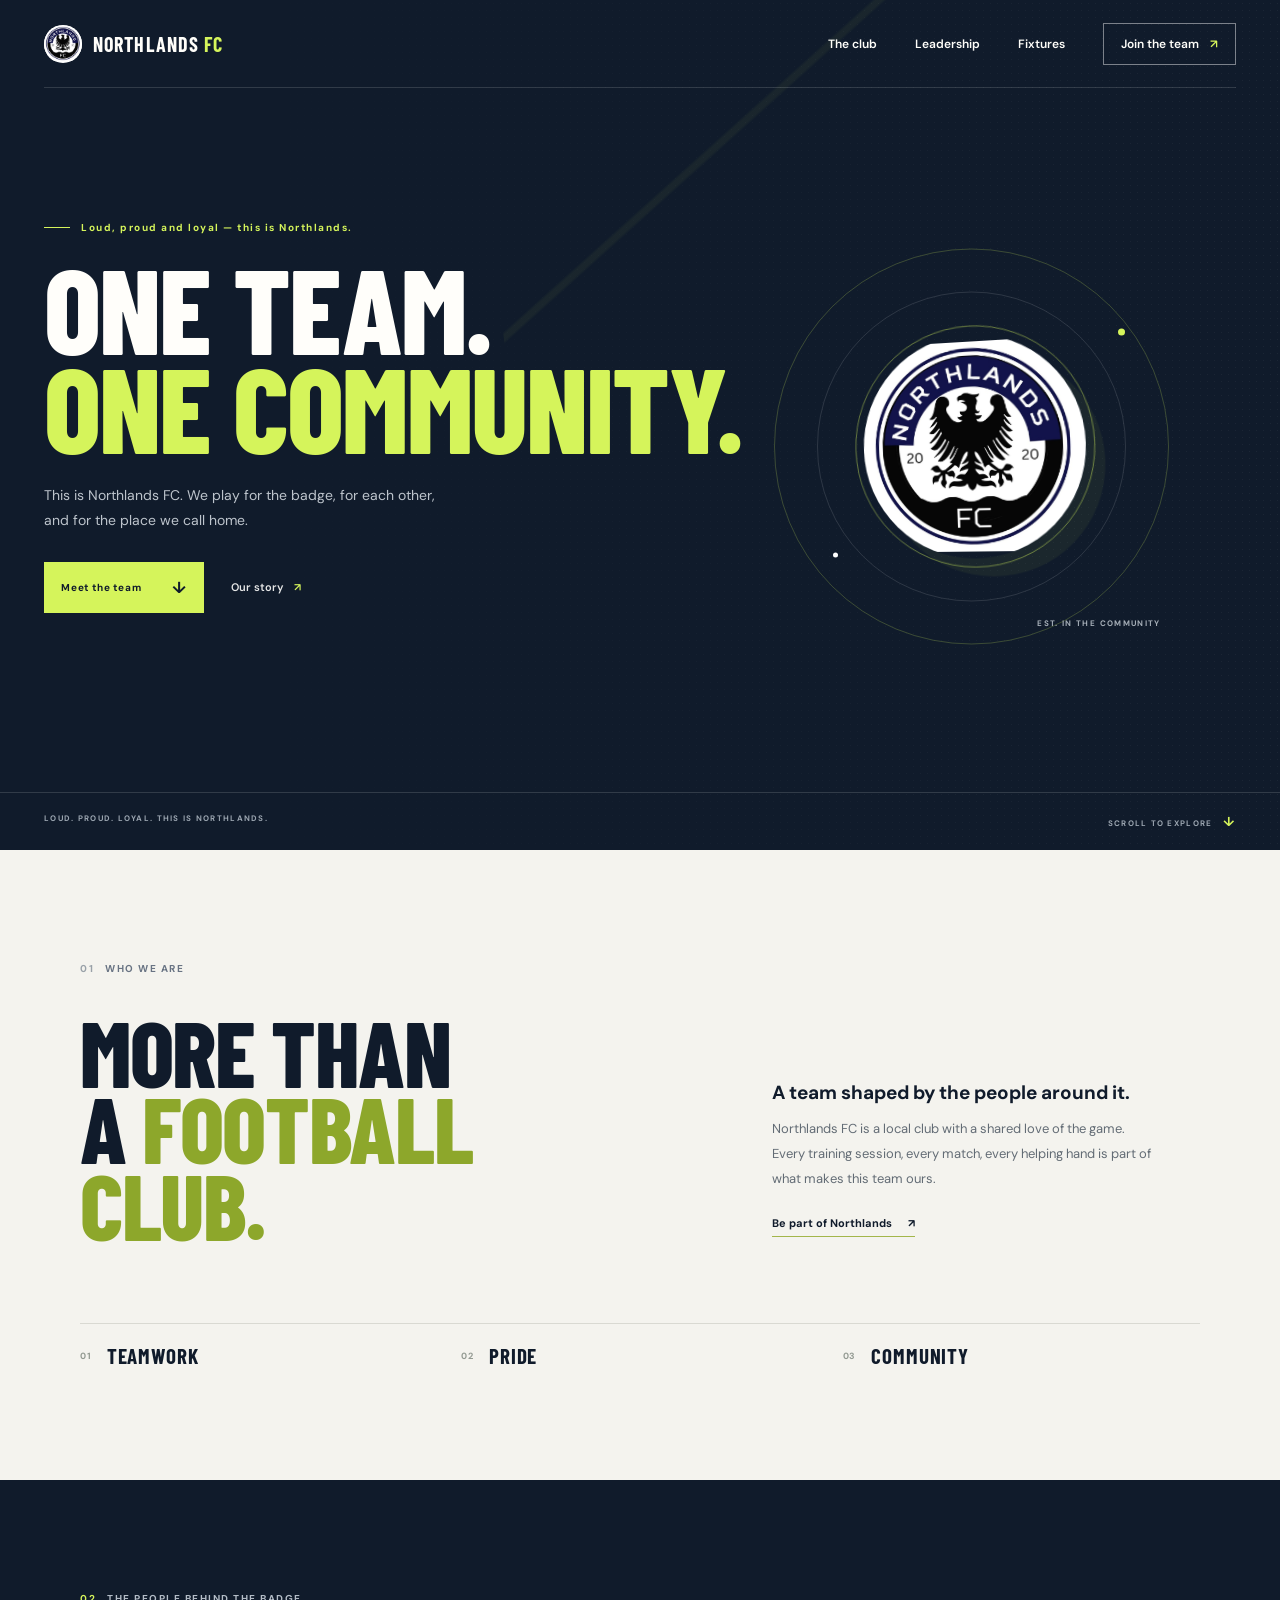
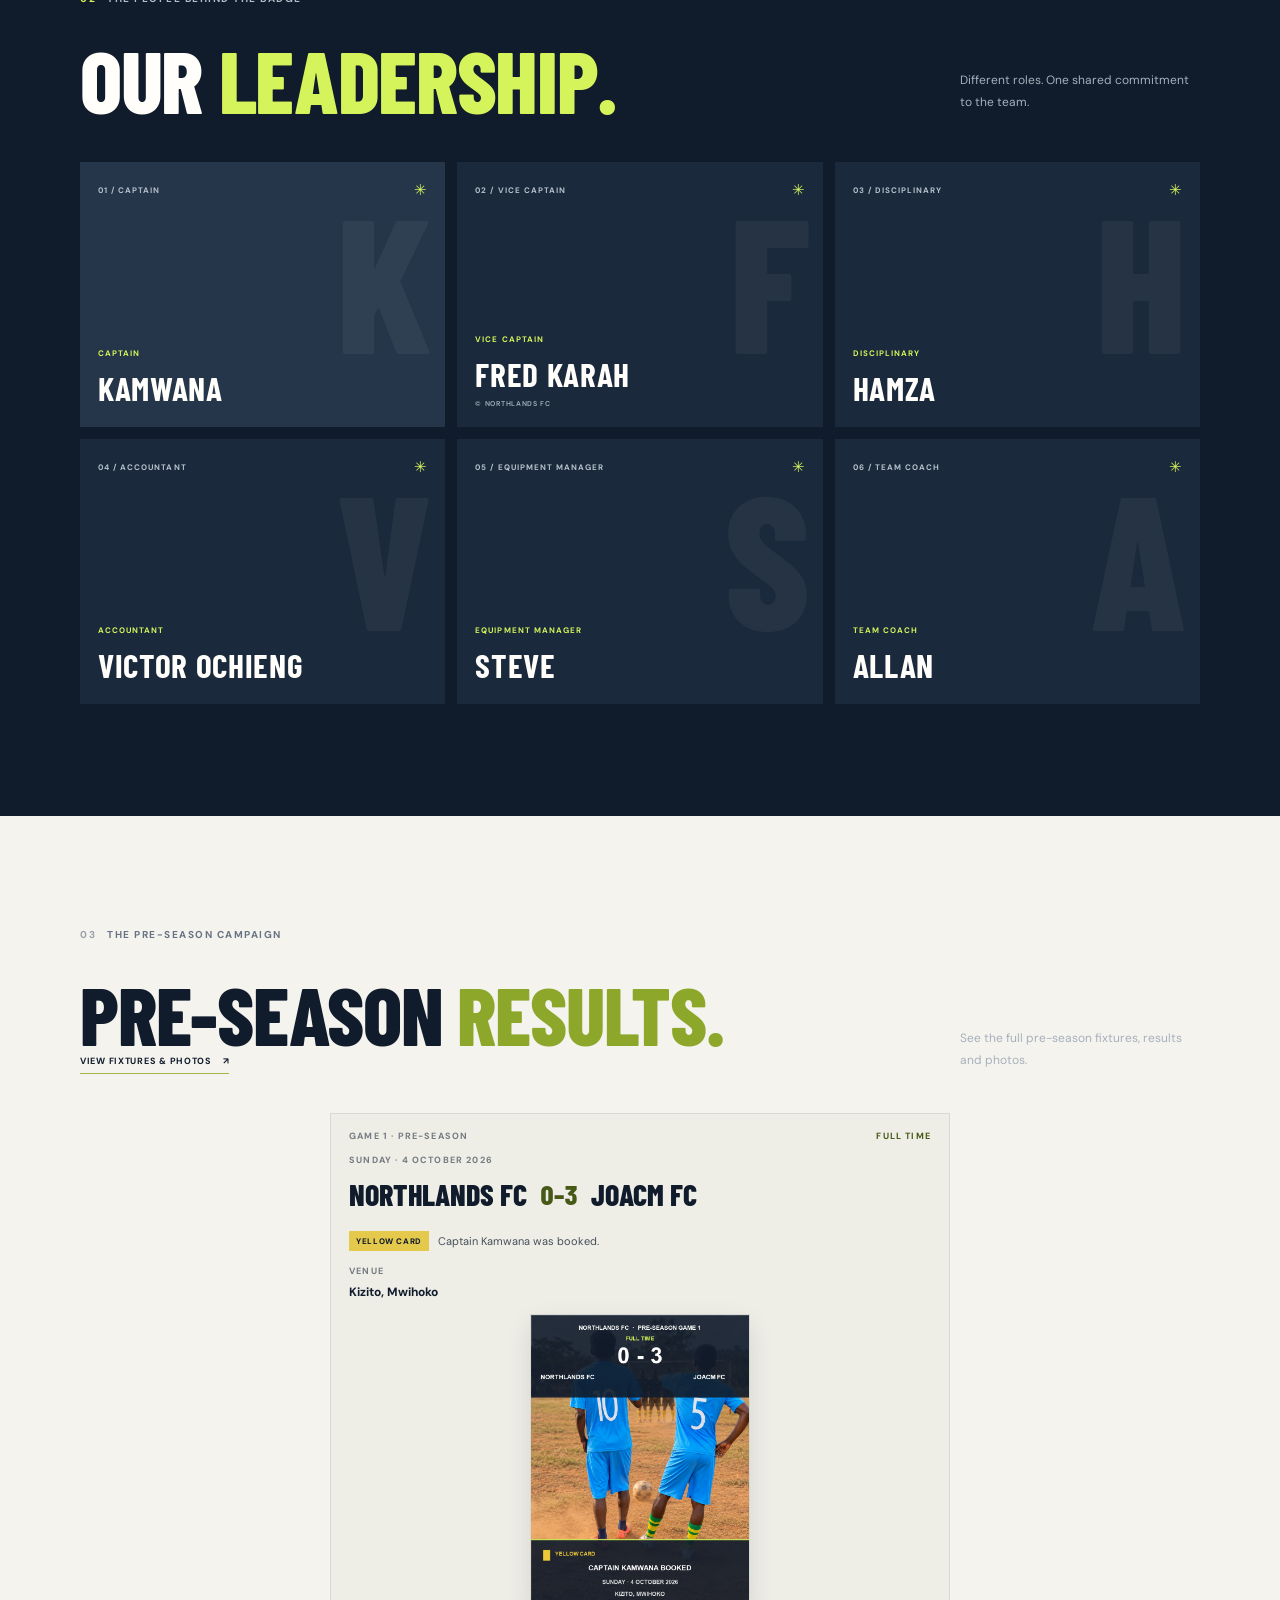
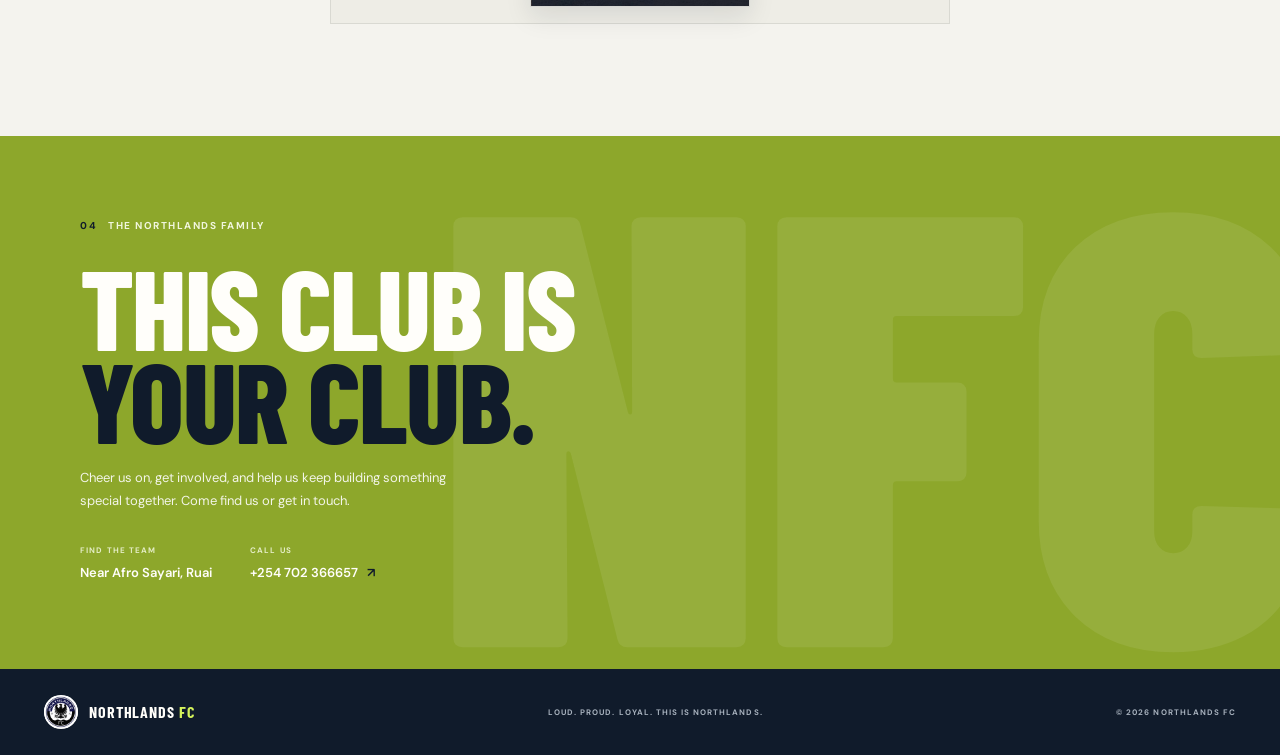
==== index.html @ d99e803e "Update accountant name to Victor Ochieng Co-authored-by: Copilot <223556219+Copilot@users.noreply.gi" ====
<!doctype html>
<html lang="en">
  <head>
    <meta charset="utf-8">
    <meta name="viewport" content="width=device-width, initial-scale=1">
    <meta name="theme-color" content="#101b2b">
    <meta name="description" content="Meet Northlands FC, the local football club built on teamwork, pride, and community.">
    <title>Northlands FC — One Team. One Community.</title>
    <link rel="preconnect" href="https://fonts.googleapis.com">
    <link rel="preconnect" href="https://fonts.gstatic.com" crossorigin>
    <link href="https://fonts.googleapis.com/css2?family=Barlow+Condensed:wght@500;600;700;800;900&family=DM+Sans:wght@400;500;600;700&display=swap" rel="stylesheet">
    <link rel="stylesheet" href="styles.css">
    <script src="script.js" defer></script>
  </head>
  <body>
    <header class="site-header">
      <div class="header-inner">
        <a class="brand" href="#home" aria-label="Northlands FC home">
          <img class="brand-logo" src="assets/northlands-logo.jpeg" alt="">
          <span class="brand-name">NORTHLANDS <strong>FC</strong></span>
        </a>

        <button class="menu-toggle" type="button" aria-expanded="false" aria-controls="primary-navigation">
          <span class="menu-toggle-label">Menu</span>
          <span class="menu-icon" aria-hidden="true"><i></i><i></i></span>
        </button>

        <nav class="primary-navigation" id="primary-navigation" aria-label="Main navigation">
          <a href="#club">The club</a>
          <a href="#leadership">Leadership</a>
          <a href="#fixtures">Fixtures</a>
          <a class="nav-cta" href="#community">Join the team <span aria-hidden="true">↗</span></a>
        </nav>
      </div>
    </header>

    <main>
      <section class="hero" id="home">
        <div class="hero-grid" aria-hidden="true"></div>
        <div class="hero-content">
          <p class="eyebrow"><span class="eyebrow-line"></span> Loud, proud and loyal — this is Northlands.</p>
          <h1>ONE TEAM.<br><span>ONE COMMUNITY.</span></h1>
          <p class="hero-copy">This is Northlands FC. We play for the badge, for each other, and for the place we call home.</p>
          <div class="hero-actions">
            <a class="button button-primary" href="#leadership">Meet the team <span aria-hidden="true">↓</span></a>
            <a class="text-link" href="#club">Our story <span aria-hidden="true">↗</span></a>
          </div>
        </div>

        <div class="hero-art" aria-label="Northlands FC team logo">
          <div class="orbit orbit-one"></div>
          <div class="orbit orbit-two"></div>
          <img class="hero-logo" src="assets/northlands-logo.jpeg" alt="Northlands FC crest">
          <span class="art-caption">EST. IN THE COMMUNITY</span>
        </div>
        <div class="hero-footer">
          <span>LOUD. PROUD. LOYAL. THIS IS NORTHLANDS.</span>
          <a href="#club" aria-label="Scroll to learn about the club">SCROLL TO EXPLORE <span aria-hidden="true">↓</span></a>
        </div>
      </section>

      <section class="club-section section-pad" id="club">
        <div class="section-label"><span>01</span> WHO WE ARE</div>
        <div class="club-layout">
          <h2>MORE THAN<br>A <span>FOOTBALL CLUB.</span></h2>
          <div class="club-copy">
            <p class="lead">A team shaped by the people around it.</p>
            <p>Northlands FC is a local club with a shared love of the game. Every training session, every match, every helping hand is part of what makes this team ours.</p>
            <a class="underlined-link" href="#community">Be part of Northlands <span aria-hidden="true">↗</span></a>
          </div>
        </div>
        <div class="values-row">
          <div class="value-item"><span class="value-number">01</span><span>TEAMWORK</span></div>
          <div class="value-item"><span class="value-number">02</span><span>PRIDE</span></div>
          <div class="value-item"><span class="value-number">03</span><span>COMMUNITY</span></div>
        </div>
      </section>

      <section class="leadership-section section-pad" id="leadership">
        <div class="section-heading">
          <div>
            <div class="section-label section-label-light"><span>02</span> THE PEOPLE BEHIND THE BADGE</div>
            <h2>OUR <span>LEADERSHIP.</span></h2>
          </div>
          <p>Different roles. One shared commitment to the team.</p>
        </div>
        <div class="leadership-grid">
          <article class="leader-card leader-featured">
            <div class="leader-top"><span class="leader-number">01 / CAPTAIN</span><span class="leader-mark" aria-hidden="true">✳</span></div>
            <div class="leader-monogram" aria-hidden="true">K</div>
            <div class="leader-info"><span class="leader-role">CAPTAIN</span><h3>KAMWANA</h3></div>
          </article>
          <article class="leader-card">
            <div class="leader-top"><span class="leader-number">02 / VICE CAPTAIN</span><span class="leader-mark" aria-hidden="true">✳</span></div>
            <div class="leader-monogram" aria-hidden="true">F</div>
            <div class="leader-info">
              <span class="leader-role">VICE CAPTAIN</span>
              <h3>FRED KARAH</h3>
              <span class="leader-copyright">© NORTHLANDS FC</span>
            </div>
          </article>
          <article class="leader-card">
            <div class="leader-top"><span class="leader-number">03 / DISCIPLINARY</span><span class="leader-mark" aria-hidden="true">✳</span></div>
            <div class="leader-monogram" aria-hidden="true">H</div>
            <div class="leader-info"><span class="leader-role">DISCIPLINARY</span><h3>HAMZA</h3></div>
          </article>
          <article class="leader-card">
            <div class="leader-top"><span class="leader-number">04 / ACCOUNTANT</span><span class="leader-mark" aria-hidden="true">✳</span></div>
            <div class="leader-monogram" aria-hidden="true">V</div>
            <div class="leader-info"><span class="leader-role">ACCOUNTANT</span><h3>VICTOR OCHIENG</h3></div>
          </article>
          <article class="leader-card">
            <div class="leader-top"><span class="leader-number">05 / EQUIPMENT MANAGER</span><span class="leader-mark" aria-hidden="true">✳</span></div>
            <div class="leader-monogram" aria-hidden="true">S</div>
            <div class="leader-info"><span class="leader-role">EQUIPMENT MANAGER</span><h3>STEVE</h3></div>
          </article>
          <article class="leader-card">
            <div class="leader-top"><span class="leader-number">06 / TEAM COACH</span><span class="leader-mark" aria-hidden="true">✳</span></div>
            <div class="leader-monogram" aria-hidden="true">A</div>
            <div class="leader-info"><span class="leader-role">TEAM COACH</span><h3>ALLAN</h3></div>
          </article>
        </div>
      </section>

      <section class="fixtures-section section-pad" id="fixtures">
        <div class="section-heading fixtures-heading">
          <div>
            <div class="section-label"><span>03</span> THE PRE-SEASON CAMPAIGN</div>
            <a class="results-heading-link" href="pre-season.html">
              <h2>PRE-SEASON <span>RESULTS.</span></h2>
              <span class="results-link-label">VIEW FIXTURES &amp; PHOTOS <span aria-hidden="true">↗</span></span>
            </a>
          </div>
          <p class="results-intro">See the full pre-season fixtures, results and photos.</p>
        </div>
        <div class="results-list">
          <article class="result-card">
            <div class="result-details">
              <div class="result-card-heading">
                <span class="result-round">GAME 1 · PRE-SEASON</span>
                <span class="result-status">FULL TIME</span>
              </div>
              <time class="result-date" datetime="2026-10-04">SUNDAY · 4 OCTOBER 2026</time>
              <div class="result-teams">
                <span>NORTHLANDS FC</span>
                <span class="result-score" aria-label="Northlands FC 0, JOACM FC 3">0–3</span>
                <span>JOACM FC</span>
              </div>
              <p class="result-event"><span class="result-event-label">YELLOW CARD</span> Captain Kamwana was booked.</p>
              <div class="result-venue"><span>VENUE</span><strong>Kizito, Mwihoko</strong></div>
            </div>
            <a class="result-poster-link" href="assets/preseason-game-1-result.jpg" target="_blank" rel="noreferrer" aria-label="View the Northlands FC vs JOACM FC match photo with the final result">
              <img class="result-poster" src="assets/preseason-game-1-result.jpg" alt="Northlands FC lost 0 to 3 against JOACM FC on 4 October 2026 at Kizito, Mwihoko. Captain Kamwana received a yellow card.">
            </a>
          </article>
        </div>
      </section>

      <section class="community-section" id="community">
        <div class="community-inner">
          <div class="section-label section-label-light"><span>04</span> THE NORTHLANDS FAMILY</div>
          <h2>THIS CLUB IS<br><span>YOUR CLUB.</span></h2>
          <p>Cheer us on, get involved, and help us keep building something special together. Come find us or get in touch.</p>
          <div class="contact-details">
            <div class="contact-item">
              <span class="contact-label">FIND THE TEAM</span>
              <span class="contact-value">Near Afro Sayari, Ruai</span>
            </div>
            <div class="contact-item">
              <span class="contact-label">CALL US</span>
              <a class="contact-value" href="tel:+254702366657">+254 702 366657 <span aria-hidden="true">↗</span></a>
            </div>
          </div>
        </div>
        <div class="community-decoration" aria-hidden="true">NFC</div>
      </section>
    </main>

    <footer class="site-footer">
      <a class="brand footer-brand" href="#home">
        <img class="brand-logo" src="assets/northlands-logo.jpeg" alt="">
        <span class="brand-name">NORTHLANDS <strong>FC</strong></span>
      </a>
      <span class="footer-note">LOUD. PROUD. LOYAL. THIS IS NORTHLANDS.</span>
      <span class="copyright">© <span id="year"></span> NORTHLANDS FC</span>
    </footer>
  </body>
</html>
---- styles.css ----
:root {
  color-scheme: light;
  --ink: #101b2b;
  --ink-soft: #263548;
  --paper: #f4f3ee;
  --white: #fffefa;
  --lime: #d5f45b;
  --muted: #9aa2ad;
  --font-display: "Barlow Condensed", Impact, sans-serif;
  --font-body: "DM Sans", Arial, sans-serif;
}

* {
  box-sizing: border-box;
}

html {
  scroll-behavior: smooth;
  scroll-padding-top: 80px;
}

body {
  margin: 0;
  background: var(--paper);
  color: var(--ink);
  font-family: var(--font-body);
  -webkit-font-smoothing: antialiased;
}

a {
  color: inherit;
  text-decoration: none;
}

.site-header {
  position: absolute;
  z-index: 5;
  top: 0;
  left: 0;
  width: 100%;
  color: var(--white);
}

.header-inner {
  width: min(1240px, calc(100% - 88px));
  height: 88px;
  margin: 0 auto;
  display: flex;
  align-items: center;
  justify-content: space-between;
  border-bottom: 1px solid rgb(255 255 255 / 14%);
}

.brand {
  display: inline-flex;
  align-items: center;
  gap: 11px;
}

.brand-name {
  font-family: var(--font-display);
  font-size: 20px;
  font-weight: 700;
  letter-spacing: .055em;
}

.brand-name strong {
  color: var(--lime);
}

.brand-logo {
  width: 38px;
  height: 38px;
  object-fit: contain;
  border-radius: 50%;
  background: #fff;
}

.footer-brand .brand-logo {
  width: 34px;
  height: 34px;
}

.menu-toggle {
  display: none;
}

.primary-navigation {
  display: flex;
  align-items: center;
  gap: 38px;
  font-size: 12px;
  font-weight: 600;
}

.primary-navigation > a:not(.nav-cta) {
  transition: color .2s ease;
}

.primary-navigation > a:not(.nav-cta):hover {
  color: var(--lime);
}

.nav-cta {
  padding: 12px 17px;
  border: 1px solid rgb(255 255 255 / 45%);
  transition: color .2s ease, background .2s ease, border-color .2s ease;
}

.nav-cta span {
  margin-left: 8px;
  color: var(--lime);
}

.nav-cta:hover {
  color: var(--ink);
  background: var(--lime);
  border-color: var(--lime);
}

.nav-cta:hover span {
  color: var(--ink);
}

.hero {
  position: relative;
  min-height: 680px;
  height: min(850px, 100svh);
  overflow: hidden;
  display: flex;
  align-items: center;
  color: var(--white);
  background: var(--ink);
}

.hero::before {
  position: absolute;
  inset: 0;
  content: "";
  opacity: .16;
  background-image: radial-gradient(rgb(255 255 255 / 30%) .65px, transparent .65px);
  background-size: 7px 7px;
  mask-image: linear-gradient(90deg, transparent 15%, #000 100%);
}

.hero::after {
  position: absolute;
  top: -28%;
  right: -8%;
  width: 68%;
  height: 145%;
  content: "";
  background: linear-gradient(145deg, transparent 28%, rgb(213 244 91 / 5%) 28.2%, rgb(213 244 91 / 5%) 28.5%, transparent 28.7%);
  transform: rotate(-7deg);
}

.hero-grid {
  position: absolute;
  inset: 0;
  opacity: .13;
  background: linear-gradient(90deg, transparent 49.9%, #667183 50%, transparent 50.1%), linear-gradient(0deg, transparent 49.9%, #667183 50%, transparent 50.1%);
  background-size: 100px 100px;
  mask-image: linear-gradient(90deg, transparent, #000 100%);
}

.hero-content {
  position: relative;
  z-index: 2;
  width: min(1240px, calc(100% - 88px));
  margin: -16px auto 0;
}

.eyebrow,
.section-label {
  display: flex;
  align-items: center;
  gap: 11px;
  margin: 0 0 25px;
  color: #687383;
  font-size: 10px;
  font-weight: 700;
  letter-spacing: .15em;
}

.hero .eyebrow {
  color: var(--lime);
}

.eyebrow-line {
  width: 26px;
  height: 1px;
  background: var(--lime);
}

h1,
h2,
h3,
p {
  margin-top: 0;
}

.hero h1,
.club-section h2,
.leadership-section h2,
.fixtures-section h2,
.community-section h2 {
  margin-bottom: 0;
  font-family: var(--font-display);
  font-weight: 800;
  letter-spacing: -.015em;
  line-height: .83;
}

.hero h1 {
  font-size: clamp(66px, 9.3vw, 132px);
}

.hero h1 span,
.club-section h2 span,
.leadership-section h2 span,
.fixtures-section h2 span,
.community-section h2 span {
  color: var(--lime);
}

.hero-copy {
  max-width: 410px;
  margin: 26px 0 29px;
  color: #bdc4cc;
  font-size: 14px;
  line-height: 1.8;
}

.hero-actions {
  display: flex;
  align-items: center;
  gap: 27px;
}

.button {
  display: inline-flex;
  align-items: center;
  justify-content: space-between;
  gap: 24px;
  min-width: 160px;
  padding: 15px 17px;
  font-size: 10px;
  font-weight: 700;
  letter-spacing: .08em;
  transition: transform .2s ease, background .2s ease;
}

.button:hover {
  transform: translateY(-2px);
}

.button-primary {
  color: var(--ink);
  background: var(--lime);
}

.button-primary:hover {
  background: #e2ff77;
}

.button span {
  font-size: 16px;
}

.text-link {
  color: #e6e7e7;
  font-size: 11px;
  font-weight: 600;
}

.text-link span {
  margin-left: 7px;
  color: var(--lime);
}

.hero-art {
  position: absolute;
  top: 50%;
  right: max(7.3%, calc((100vw - 1240px) / 2));
  width: min(34vw, 430px);
  aspect-ratio: 1;
  display: grid;
  place-items: center;
  transform: translateY(-45%);
}

.orbit {
  position: absolute;
  border: 1px solid rgb(213 244 91 / 22%);
  border-radius: 50%;
}

.orbit-one {
  inset: 4%;
}

.orbit-two {
  inset: 14%;
  border-color: rgb(255 255 255 / 12%);
}

.orbit-one::before,
.orbit-two::after {
  position: absolute;
  width: 7px;
  height: 7px;
  content: "";
  background: var(--lime);
  border-radius: 50%;
}

.orbit-one::before {
  top: 20%;
  right: 11%;
}

.orbit-two::after {
  bottom: 14%;
  left: 5%;
  width: 5px;
  height: 5px;
  background: #fff;
}

.hero-logo {
  position: relative;
  width: 52%;
  height: 52%;
  object-fit: contain;
  border-radius: 50%;
  outline: 1px solid rgb(213 244 91 / 45%);
  outline-offset: 8px;
  transform: perspective(600px) rotateY(-8deg) rotate(-2deg);
  box-shadow: 18px 18px 0 rgb(213 244 91 / 5%);
}

.art-caption {
  position: absolute;
  right: 6%;
  bottom: 8%;
  color: #a6afb8;
  font-size: 8px;
  font-weight: 700;
  letter-spacing: .17em;
}

.hero-footer {
  position: absolute;
  right: 0;
  bottom: 0;
  left: 0;
  z-index: 2;
  display: flex;
  justify-content: space-between;
  padding: 20px max(44px, calc((100vw - 1240px) / 2));
  border-top: 1px solid rgb(255 255 255 / 14%);
  color: #9ba5b0;
  font-size: 8px;
  font-weight: 700;
  letter-spacing: .16em;
}

.hero-footer a span {
  padding-left: 7px;
  color: var(--lime);
  font-size: 13px;
}

.section-pad {
  padding: 112px max(44px, calc((100vw - 1120px) / 2));
}

.club-section {
  background: var(--paper);
}

.section-label {
  margin-bottom: 38px;
}

.section-label span {
  color: #99a1a8;
}

.club-layout {
  display: grid;
  grid-template-columns: 1.15fr .85fr;
  align-items: end;
  gap: 10%;
}

.club-section h2,
.fixtures-section h2 {
  font-size: clamp(57px, 7.2vw, 96px);
}

.club-section h2 span,
.fixtures-section h2 span {
  color: #8da72b;
}

.club-copy {
  max-width: 380px;
  padding-bottom: 5px;
}

.club-copy .lead {
  margin-bottom: 12px;
  font-size: 19px;
  font-weight: 700;
}

.club-copy p:not(.lead) {
  margin-bottom: 20px;
  color: #636c75;
  font-size: 13px;
  line-height: 1.9;
}

.underlined-link {
  display: inline-block;
  padding-bottom: 6px;
  border-bottom: 1px solid #a3b64a;
  font-size: 11px;
  font-weight: 700;
}

.underlined-link span {
  margin-left: 13px;
}

.values-row {
  display: grid;
  grid-template-columns: repeat(3, 1fr);
  gap: 24px;
  margin-top: 81px;
  border-top: 1px solid #d9d9d2;
}

.value-item {
  display: flex;
  align-items: center;
  gap: 15px;
  padding-top: 19px;
  font-family: var(--font-display);
  font-size: 21px;
  font-weight: 700;
  letter-spacing: .04em;
}

.value-number {
  color: #929991;
  font-family: var(--font-body);
  font-size: 9px;
  font-weight: 700;
}

.leadership-section {
  color: var(--white);
  background: var(--ink);
}

.section-heading {
  display: flex;
  align-items: end;
  justify-content: space-between;
  gap: 30px;
  margin-bottom: 46px;
}

.section-label-light {
  color: #b4bdc7;
}

.section-label-light span {
  color: var(--lime);
}

.leadership-section h2 {
  font-size: clamp(58px, 7vw, 88px);
}

.section-heading > p {
  max-width: 240px;
  margin: 0 0 3px;
  color: #a6b0bc;
  font-size: 12px;
  line-height: 1.8;
}

.leadership-grid {
  display: grid;
  grid-template-columns: repeat(3, 1fr);
  gap: 12px;
}

.leader-card {
  position: relative;
  min-height: 265px;
  padding: 18px;
  overflow: hidden;
  background: #1a293c;
  transition: transform .25s ease, background .25s ease;
}

.leader-card:hover {
  transform: translateY(-5px);
  background: #22344a;
}

.leader-featured {
  background: #25364a;
}

.leader-top {
  position: relative;
  z-index: 1;
  display: flex;
  align-items: center;
  justify-content: space-between;
}

.leader-number,
.leader-role {
  color: #b7c1cb;
  font-size: 8px;
  font-weight: 700;
  letter-spacing: .13em;
}

.leader-mark {
  color: var(--lime);
  font-size: 15px;
}

.leader-monogram {
  position: absolute;
  top: 31px;
  right: 13px;
  color: rgb(255 255 255 / 5%);
  font-family: var(--font-display);
  font-size: 190px;
  font-weight: 800;
  line-height: .9;
}

.leader-info {
  position: absolute;
  right: 18px;
  bottom: 19px;
  left: 18px;
}

.leader-role {
  color: var(--lime);
}

.leader-info h3 {
  position: relative;
  margin: 7px 0 0;
  font-family: var(--font-display);
  font-size: clamp(26px, 2.6vw, 38px);
  font-weight: 700;
  letter-spacing: .02em;
}

.leader-copyright {
  display: block;
  margin-top: 5px;
  color: #a6b0bc;
  font-size: 7px;
  font-weight: 600;
  letter-spacing: .1em;
}

.fixtures-section {
  background: var(--paper);
}

.fixtures-heading {
  align-items: end;
  margin-bottom: 39px;
}

.fixtures-section h2 {
  font-size: clamp(54px, 6.4vw, 82px);
}

.results-intro {
  max-width: 250px;
  margin-bottom: 7px;
  color: #687383;
  font-size: 12px;
  line-height: 1.7;
}

.results-heading-link {
  display: inline-block;
}

.results-link-label {
  display: inline-block;
  margin-top: 8px;
  padding-bottom: 6px;
  border-bottom: 1px solid #a3b64a;
  font-size: 9px;
  font-weight: 700;
  letter-spacing: .08em;
}

.results-link-label span {
  margin-left: 8px;
}

.results-list {
  max-width: 620px;
  margin: 0 auto;
  display: grid;
  gap: 14px;
}

.result-card {
  display: grid;
  grid-template-columns: minmax(0, 1fr);
  gap: 14px;
  padding: 16px 18px;
  border: 1px solid #d9d9d2;
  background: #eeede6;
}

.result-card-heading {
  display: flex;
  align-items: center;
  justify-content: space-between;
  gap: 12px;
}

.result-round,
.result-status,
.result-date,
.result-venue > span {
  color: #737b82;
  font-size: 9px;
  font-weight: 700;
  letter-spacing: .13em;
}

.result-status {
  color: #465917;
}

.result-date {
  display: block;
  margin-top: 12px;
}

.result-teams {
  display: flex;
  align-items: center;
  flex-wrap: wrap;
  gap: 13px;
  margin: 10px 0 19px;
  font-family: var(--font-display);
  font-size: clamp(21px, 2.6vw, 30px);
  font-weight: 800;
}

.result-score {
  color: #465917;
  font-size: .9em;
  font-variant-numeric: tabular-nums;
}

.result-event {
  display: flex;
  align-items: center;
  gap: 9px;
  margin: 0 0 14px;
  color: #46505b;
  font-size: 11px;
}

.result-event-label {
  padding: 5px 7px;
  background: #e4c94d;
  color: #101b2b;
  font-size: 8px;
  font-weight: 800;
  letter-spacing: .08em;
}

.result-venue {
  display: grid;
  gap: 7px;
}

.result-venue strong {
  font-size: 12px;
}

.result-poster-link {
  display: block;
  width: min(100%, 220px);
  margin: 0 auto;
  line-height: 0;
}

.result-poster {
  display: block;
  width: 100%;
  height: auto;
  border: 1px solid rgb(16 27 43 / 10%);
  box-shadow: 0 10px 24px rgb(16 27 43 / 10%);
}

.preseason-hero {
  padding: 160px max(44px, calc((100vw - 1120px) / 2)) 72px;
  color: var(--white);
  background: var(--ink);
}

.preseason-hero-inner {
  max-width: 900px;
  margin: 0 auto;
}

.preseason-hero .section-label {
  margin-bottom: 24px;
}

.preseason-hero h1 {
  margin-bottom: 17px;
  font-family: var(--font-display);
  font-size: clamp(58px, 8vw, 100px);
  font-weight: 900;
  line-height: .92;
}

.preseason-hero h1 span {
  color: var(--lime);
}

.preseason-hero p {
  max-width: 460px;
  margin-bottom: 22px;
  color: #c0c8d0;
  font-size: 13px;
  line-height: 1.8;
}

.preseason-back-link {
  color: var(--lime);
  font-size: 11px;
  font-weight: 700;
}

.preseason-content > .section-heading,
.preseason-photos > .section-heading {
  max-width: 900px;
  margin: 0 auto 30px;
}

.preseason-content h2,
.preseason-photos h2 {
  font-family: var(--font-display);
  font-size: clamp(48px, 6vw, 72px);
  font-weight: 900;
  line-height: .95;
}

.preseason-content h2 span,
.preseason-photos h2 span {
  color: #8da72b;
}

.preseason-content .results-list {
  margin-bottom: 45px;
}

.preseason-upcoming {
  max-width: 620px;
  margin: 0 auto 34px;
  padding: 18px 20px;
  border: 1px solid #d9d9d2;
}

.preseason-upcoming-label {
  color: #465917;
  font-size: 9px;
  font-weight: 800;
  letter-spacing: .12em;
}

.preseason-upcoming p {
  margin: 8px 0 0;
  color: #687383;
  font-size: 12px;
  line-height: 1.7;
}

.preseason-subheading {
  max-width: 620px;
  margin: 0 auto 14px;
  font-size: 10px;
  letter-spacing: .1em;
}

.preseason-photos {
  background: #eeede6;
}

.preseason-gallery {
  max-width: 900px;
  margin: 0 auto;
  display: flex;
  align-items: end;
  flex-wrap: wrap;
  gap: 24px;
}

.preseason-gallery figure {
  width: min(100%, 250px);
  margin: 0;
}

.preseason-gallery img {
  display: block;
  width: 100%;
  height: auto;
  border: 1px solid rgb(16 27 43 / 10%);
  box-shadow: 0 10px 24px rgb(16 27 43 / 10%);
}

.preseason-gallery figcaption {
  margin-top: 10px;
  color: #737b82;
  font-size: 8px;
  font-weight: 700;
  letter-spacing: .08em;
  line-height: 1.7;
}

.preseason-gallery-note {
  max-width: 270px;
  color: #687383;
  font-size: 12px;
  line-height: 1.7;
}

.community-section {
  position: relative;
  overflow: hidden;
  color: var(--white);
  background: #8da72b;
}

.community-inner {
  position: relative;
  z-index: 1;
  width: min(1120px, calc(100% - 88px));
  margin: 0 auto;
  padding: 83px 0 88px;
}

.community-section .section-label {
  color: #f1f6de;
  margin-bottom: 28px;
}

.community-section .section-label span {
  color: var(--ink);
}

.community-section h2 {
  font-size: clamp(68px, 9vw, 112px);
}

.community-section h2 span {
  color: var(--ink);
}

.community-section p {
  max-width: 370px;
  margin: 20px 0 27px;
  color: #f3f5e9;
  font-size: 13px;
  line-height: 1.8;
}

.contact-details {
  display: flex;
  flex-wrap: wrap;
  gap: 38px;
  margin-top: 32px;
}

.contact-item {
  display: grid;
  gap: 9px;
}

.contact-label {
  color: #e4edc5;
  font-size: 8px;
  font-weight: 700;
  letter-spacing: .14em;
}

.contact-value {
  color: var(--white);
  font-size: 13px;
  font-weight: 600;
}

.contact-value span {
  margin-left: 6px;
  color: var(--ink);
}

.button-dark {
  color: var(--white);
  background: var(--ink);
}

.button-dark:hover {
  background: #273951;
}

.community-decoration {
  position: absolute;
  top: 50%;
  right: -3%;
  color: rgb(255 255 255 / 8%);
  font-family: var(--font-display);
  font-size: min(48vw, 620px);
  font-weight: 900;
  line-height: .8;
  transform: translateY(-50%);
}

.site-footer {
  min-height: 86px;
  display: flex;
  align-items: center;
  justify-content: space-between;
  padding: 16px max(44px, calc((100vw - 1240px) / 2));
  color: var(--white);
  background: var(--ink);
}

.footer-brand .brand-name {
  font-size: 16px;
}

.footer-note,
.copyright {
  color: #a6b0bc;
  font-size: 8px;
  font-weight: 700;
  letter-spacing: .13em;
}

@media (max-width: 850px) {
  .header-inner,
  .hero-content {
    width: calc(100% - 48px);
  }

  .primary-navigation {
    gap: 22px;
  }

  .hero {
    min-height: 700px;
    height: 100svh;
  }

  .hero-art {
    right: 2%;
    width: 42vw;
    opacity: .7;
  }

  .hero h1 {
    font-size: clamp(64px, 11vw, 100px);
  }

  .section-pad {
    padding: 86px 35px;
  }

  .leadership-grid {
    grid-template-columns: repeat(2, 1fr);
  }

  .leader-card {
    min-height: 240px;
  }

  .community-inner {
    width: calc(100% - 70px);
  }
}

@media (max-width: 600px) {
  html {
    scroll-padding-top: 68px;
  }

  .header-inner {
    width: calc(100% - 40px);
    height: 70px;
  }

  .brand-name {
    font-size: 17px;
  }

  .menu-toggle {
    display: inline-flex;
    align-items: center;
    gap: 10px;
    padding: 10px 0 10px 10px;
    color: var(--white);
    border: 0;
    background: transparent;
    font: inherit;
    font-size: 10px;
    font-weight: 700;
    cursor: pointer;
  }

  .menu-icon {
    display: grid;
    gap: 5px;
  }

  .menu-icon i {
    display: block;
    width: 19px;
    height: 1px;
    background: var(--lime);
    transition: transform .2s ease;
  }

  .menu-toggle[aria-expanded="true"] .menu-icon i:first-child {
    transform: translateY(3px) rotate(45deg);
  }

  .menu-toggle[aria-expanded="true"] .menu-icon i:last-child {
    transform: translateY(-3px) rotate(-45deg);
  }

  .primary-navigation {
    position: absolute;
    top: 70px;
    right: 0;
    left: 0;
    display: none;
    align-items: stretch;
    gap: 0;
    padding: 8px 20px 19px;
    background: var(--ink);
    border-bottom: 1px solid rgb(255 255 255 / 14%);
  }

  .primary-navigation.is-open {
    display: flex;
    flex-direction: column;
  }

  .primary-navigation > a:not(.nav-cta) {
    padding: 15px 4px;
    border-bottom: 1px solid rgb(255 255 255 / 10%);
  }

  .nav-cta {
    margin-top: 14px;
    text-align: center;
  }

  .hero {
    min-height: 700px;
    height: 100svh;
    max-height: 900px;
    align-items: flex-start;
  }

  .hero::after {
    right: -40%;
    width: 100%;
  }

  .hero-content {
    width: calc(100% - 40px);
    margin-top: 159px;
  }

  .eyebrow {
    margin-bottom: 21px;
  }

  .hero h1 {
    font-size: clamp(63px, 14vw, 88px);
  }

  .hero-copy {
    max-width: 330px;
    margin: 23px 0 23px;
    font-size: 12px;
  }

  .hero-art {
    top: auto;
    right: -9%;
    bottom: 75px;
    width: 49vw;
    min-width: 185px;
    opacity: .38;
    transform: none;
  }

  .hero-footer {
    padding: 16px 20px;
    font-size: 7px;
  }

  .hero-footer > span {
    max-width: 145px;
    line-height: 1.5;
  }

  .section-pad {
    padding: 70px 22px;
  }

  .section-label {
    margin-bottom: 27px;
    font-size: 9px;
  }

  .club-layout {
    grid-template-columns: 1fr;
    gap: 27px;
  }

  .club-section h2 {
    font-size: clamp(60px, 14vw, 80px);
  }

  .club-copy .lead {
    font-size: 17px;
  }

  .values-row {
    gap: 10px;
    margin-top: 49px;
  }

  .value-item {
    align-items: flex-start;
    flex-direction: column;
    gap: 8px;
    font-size: 17px;
  }

  .section-heading {
    align-items: flex-start;
    flex-direction: column;
    gap: 16px;
    margin-bottom: 30px;
  }

  .leadership-section h2,
  .fixtures-section h2 {
    font-size: clamp(54px, 12vw, 74px);
  }

  .section-heading > p {
    max-width: 290px;
  }

  .leadership-grid {
    gap: 9px;
  }

  .leader-card {
    min-height: 205px;
    padding: 13px;
  }

  .leader-number {
    font-size: 7px;
    letter-spacing: .08em;
  }

  .leader-info {
    right: 13px;
    bottom: 15px;
    left: 13px;
  }

  .leader-info h3 {
    font-size: clamp(23px, 7vw, 33px);
  }

  .leader-monogram {
    top: 43px;
    right: 3px;
    font-size: 150px;
  }

  .fixtures-heading {
    gap: 12px;
  }

  .preseason-hero {
    padding: 125px 24px 58px;
  }

  .preseason-content > .section-heading,
  .preseason-photos > .section-heading {
    margin-bottom: 24px;
  }

  .preseason-upcoming {
    padding: 16px;
  }

  .preseason-gallery {
    align-items: flex-start;
    flex-direction: column;
    gap: 15px;
  }

  .preseason-gallery figure {
    width: min(100%, 220px);
  }

  .result-card {
    gap: 14px;
    padding: 16px 17px;
  }

  .result-teams {
    gap: 9px;
    font-size: clamp(21px, 6.5vw, 27px);
  }

  .results-intro {
    max-width: 310px;
  }

  .community-inner {
    width: calc(100% - 44px);
    padding: 68px 0 72px;
  }

  .community-section h2 {
    font-size: clamp(68px, 15vw, 94px);
  }

  .community-section p {
    max-width: 300px;
    font-size: 12px;
  }

  .community-decoration {
    right: -13%;
    font-size: 72vw;
  }

  .site-footer {
    min-height: 115px;
    flex-wrap: wrap;
    gap: 14px;
    padding: 20px 22px;
  }

  .footer-note {
    display: none;
  }
}

@media (prefers-reduced-motion: reduce) {
  *,
  *::before,
  *::after {
    scroll-behavior: auto !important;
    transition-duration: .01ms !important;
  }
}
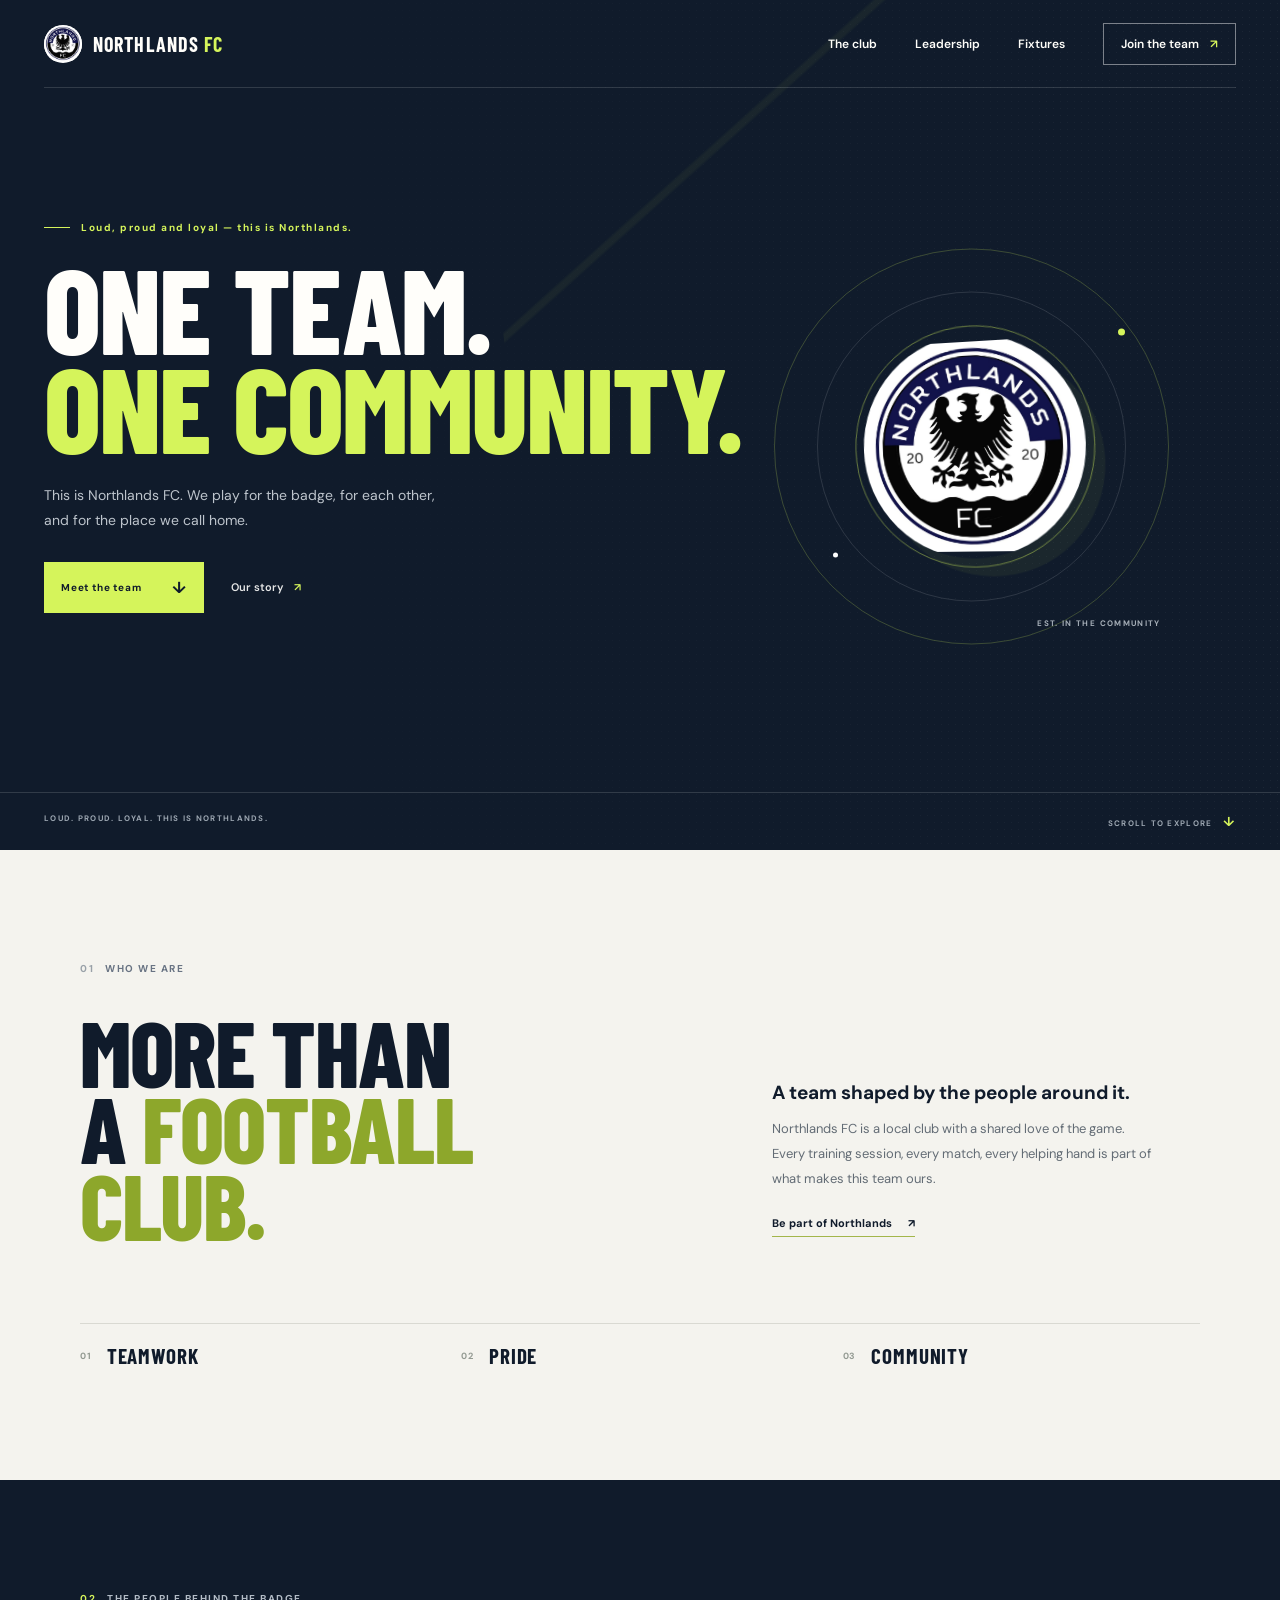
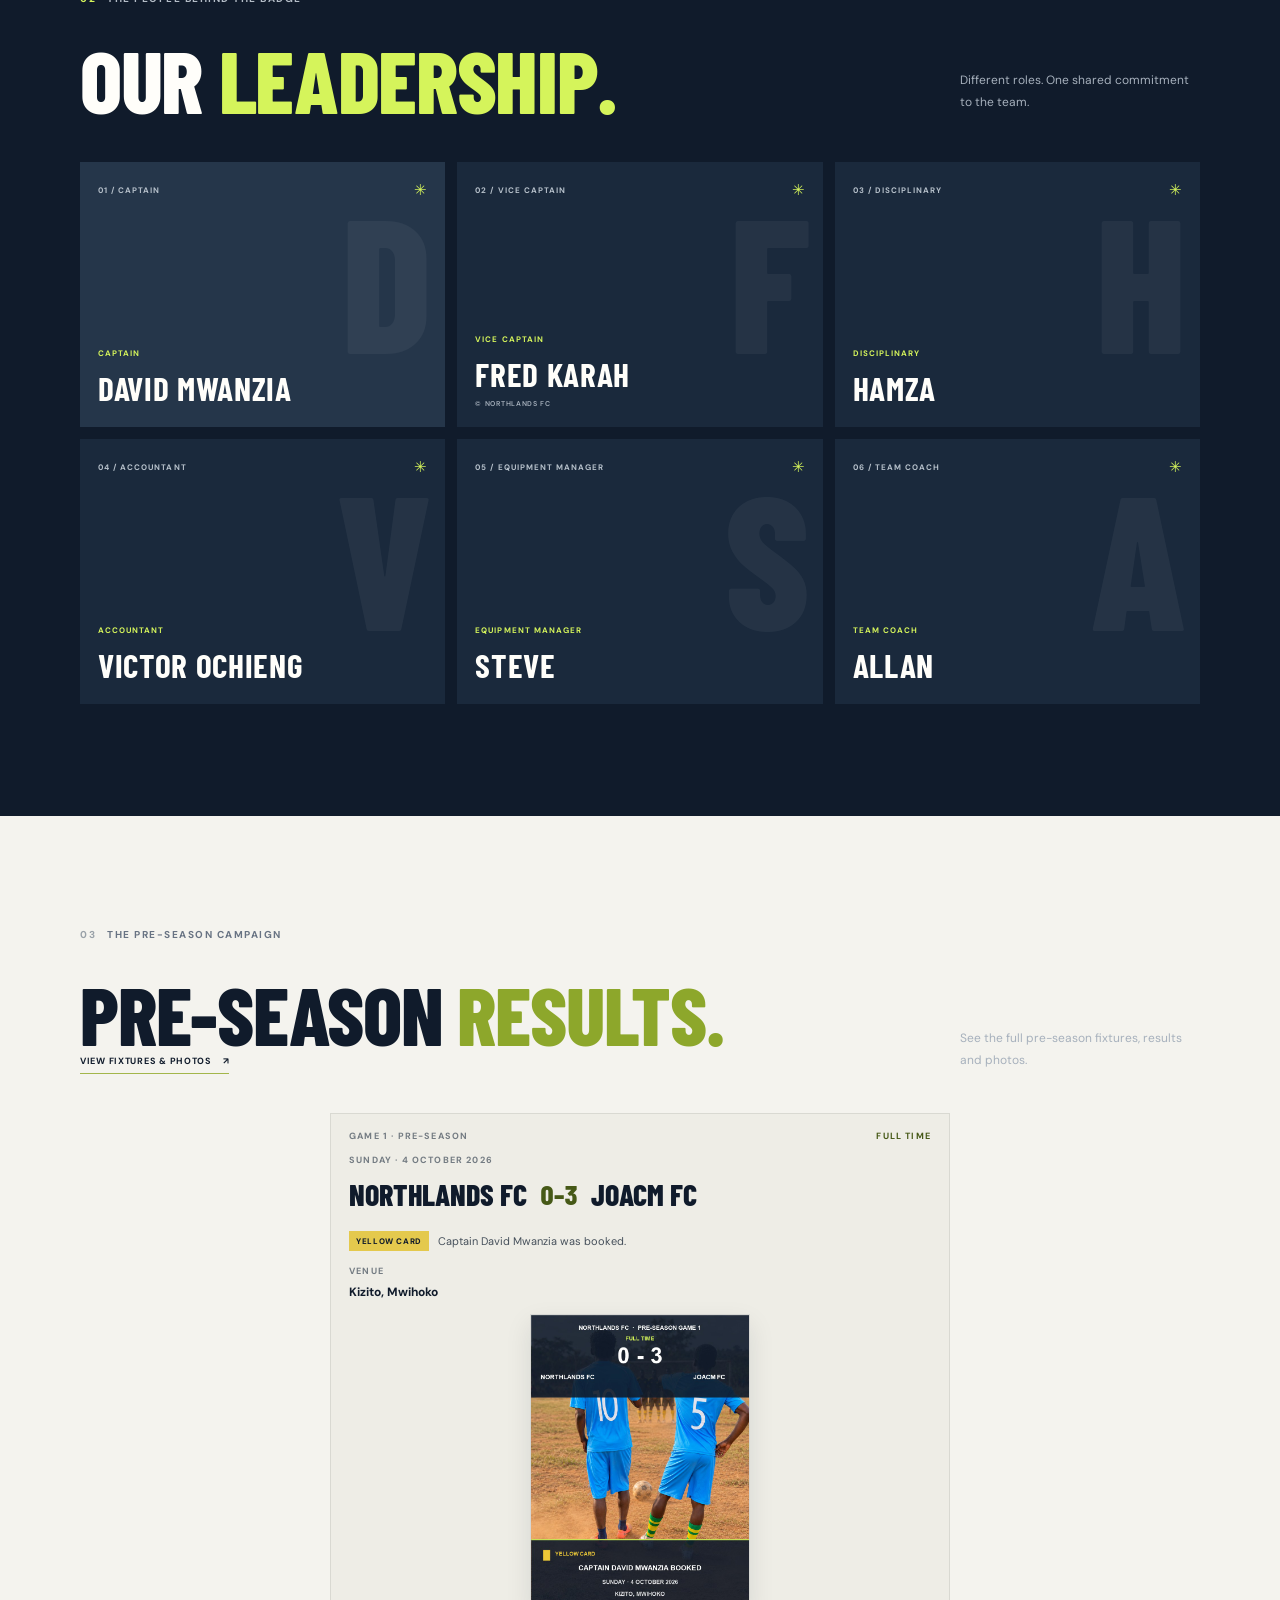
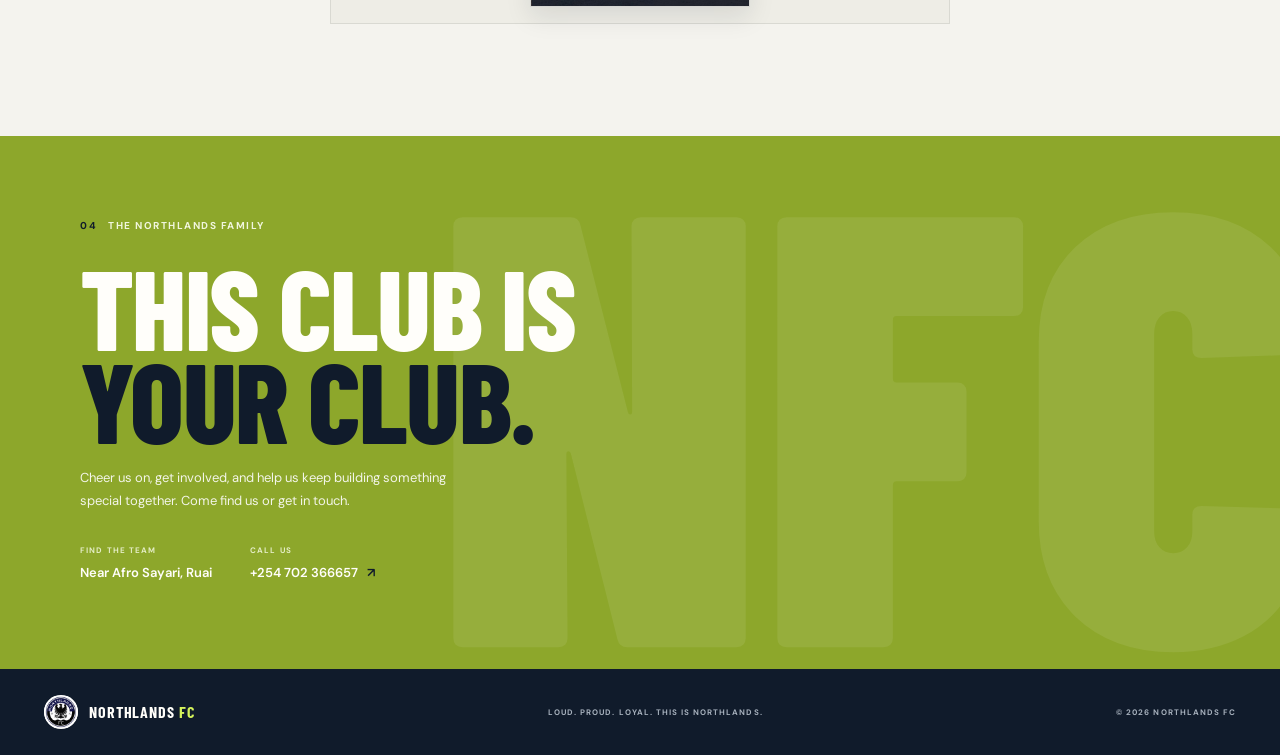
==== commit a06bc7b5: "Update captain name to David Mwanzia Co-authored-by: Copilot <223556219+Copilot@users.noreply.github" ====
--- a/index.html
+++ b/index.html
@@ -87,8 +87,8 @@
         <div class="leadership-grid">
           <article class="leader-card leader-featured">
             <div class="leader-top"><span class="leader-number">01 / CAPTAIN</span><span class="leader-mark" aria-hidden="true">✳</span></div>
-            <div class="leader-monogram" aria-hidden="true">K</div>
-            <div class="leader-info"><span class="leader-role">CAPTAIN</span><h3>KAMWANA</h3></div>
+            <div class="leader-monogram" aria-hidden="true">D</div>
+            <div class="leader-info"><span class="leader-role">CAPTAIN</span><h3>DAVID MWANZIA</h3></div>
           </article>
           <article class="leader-card">
             <div class="leader-top"><span class="leader-number">02 / VICE CAPTAIN</span><span class="leader-mark" aria-hidden="true">✳</span></div>
@@ -146,11 +146,11 @@
                 <span class="result-score" aria-label="Northlands FC 0, JOACM FC 3">0–3</span>
                 <span>JOACM FC</span>
               </div>
-              <p class="result-event"><span class="result-event-label">YELLOW CARD</span> Captain Kamwana was booked.</p>
+              <p class="result-event"><span class="result-event-label">YELLOW CARD</span> Captain David Mwanzia was booked.</p>
               <div class="result-venue"><span>VENUE</span><strong>Kizito, Mwihoko</strong></div>
             </div>
             <a class="result-poster-link" href="assets/preseason-game-1-result.jpg" target="_blank" rel="noreferrer" aria-label="View the Northlands FC vs JOACM FC match photo with the final result">
-              <img class="result-poster" src="assets/preseason-game-1-result.jpg" alt="Northlands FC lost 0 to 3 against JOACM FC on 4 October 2026 at Kizito, Mwihoko. Captain Kamwana received a yellow card.">
+              <img class="result-poster" src="assets/preseason-game-1-result.jpg" alt="Northlands FC lost 0 to 3 against JOACM FC on 4 October 2026 at Kizito, Mwihoko. Captain David Mwanzia received a yellow card.">
             </a>
           </article>
         </div>
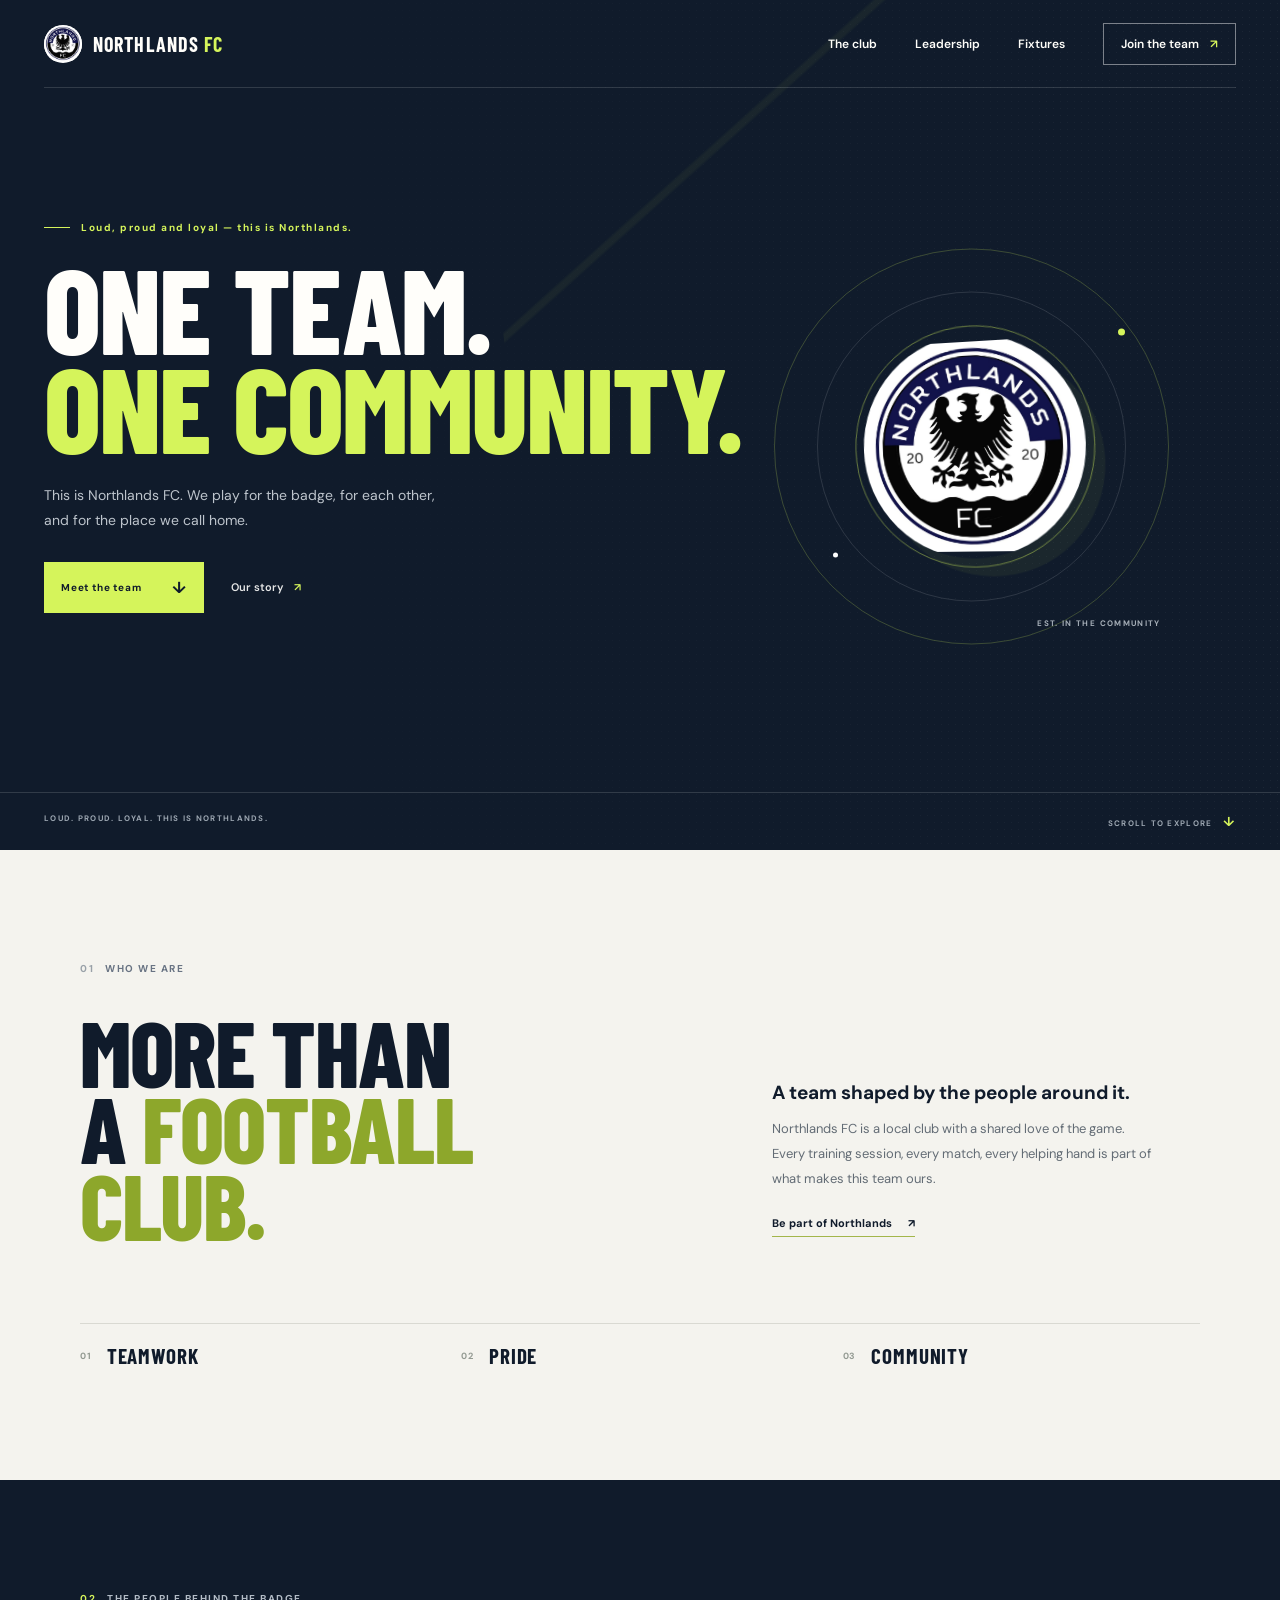
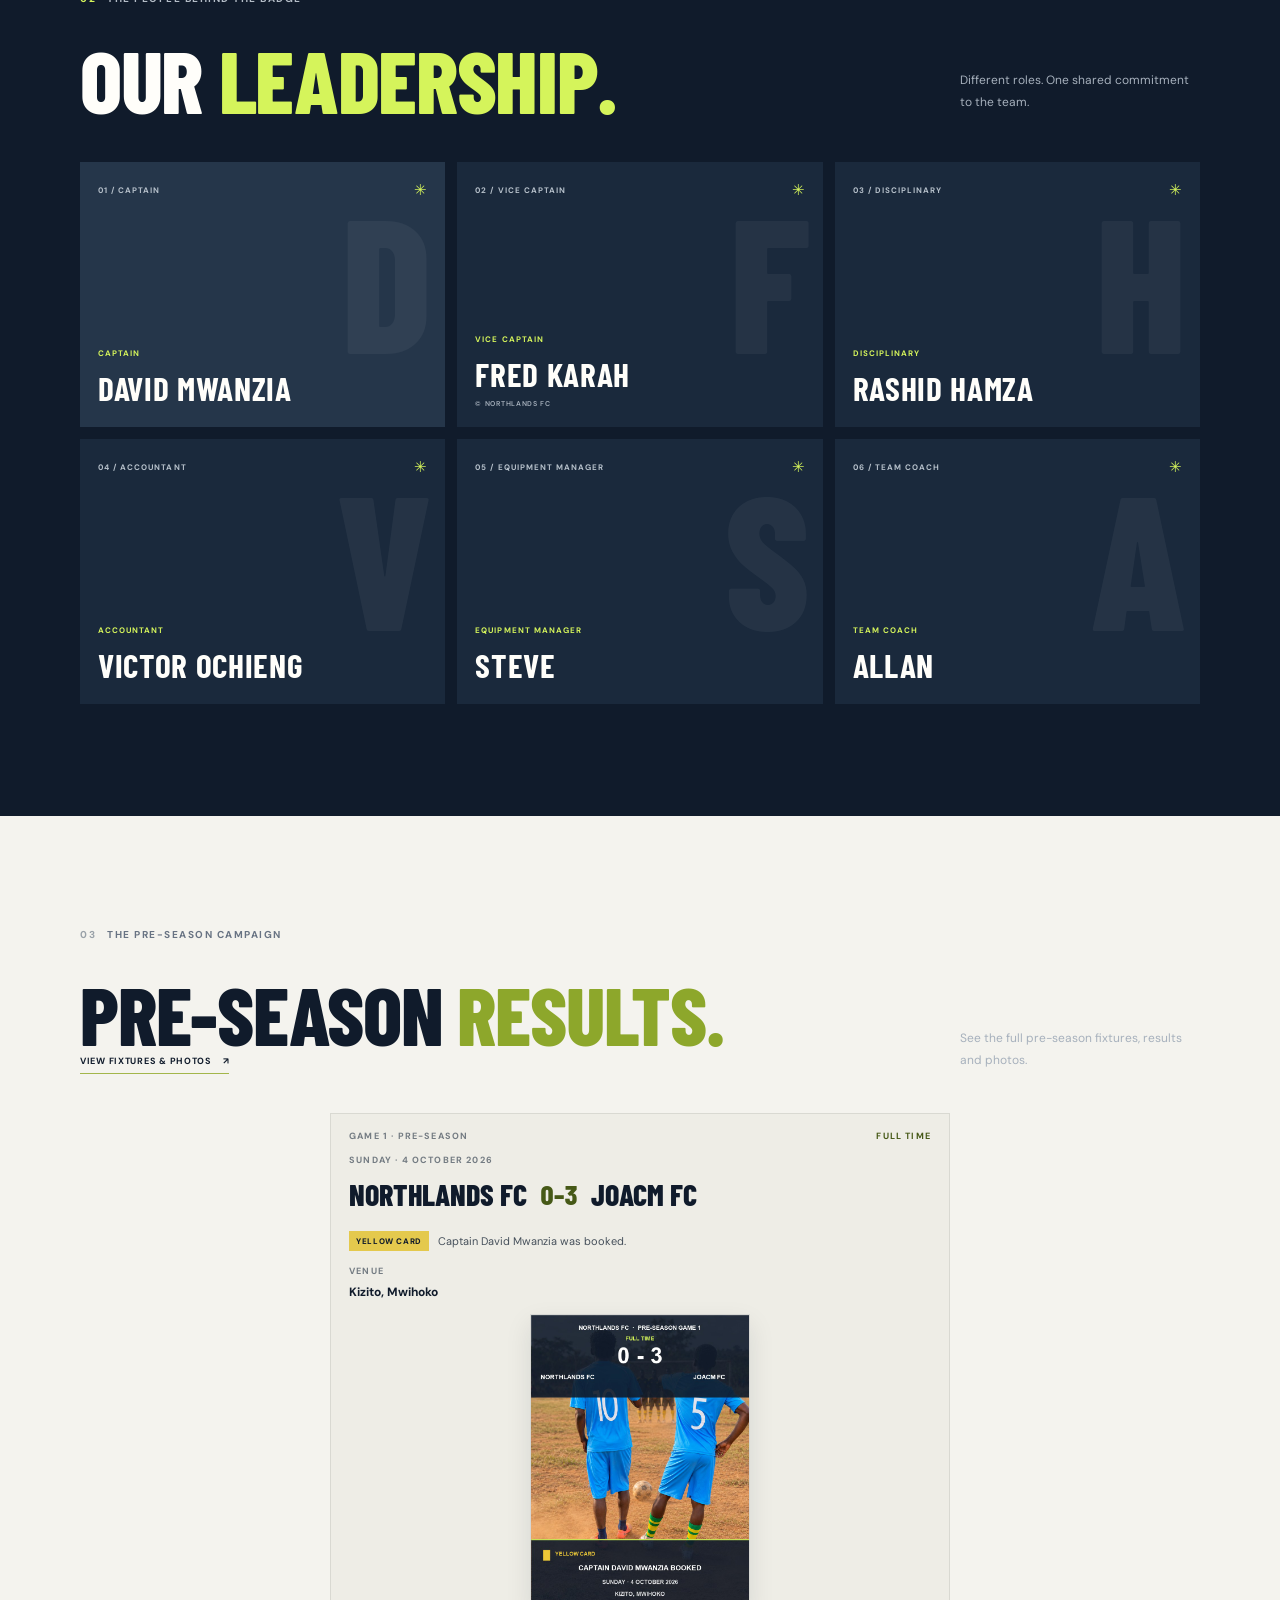
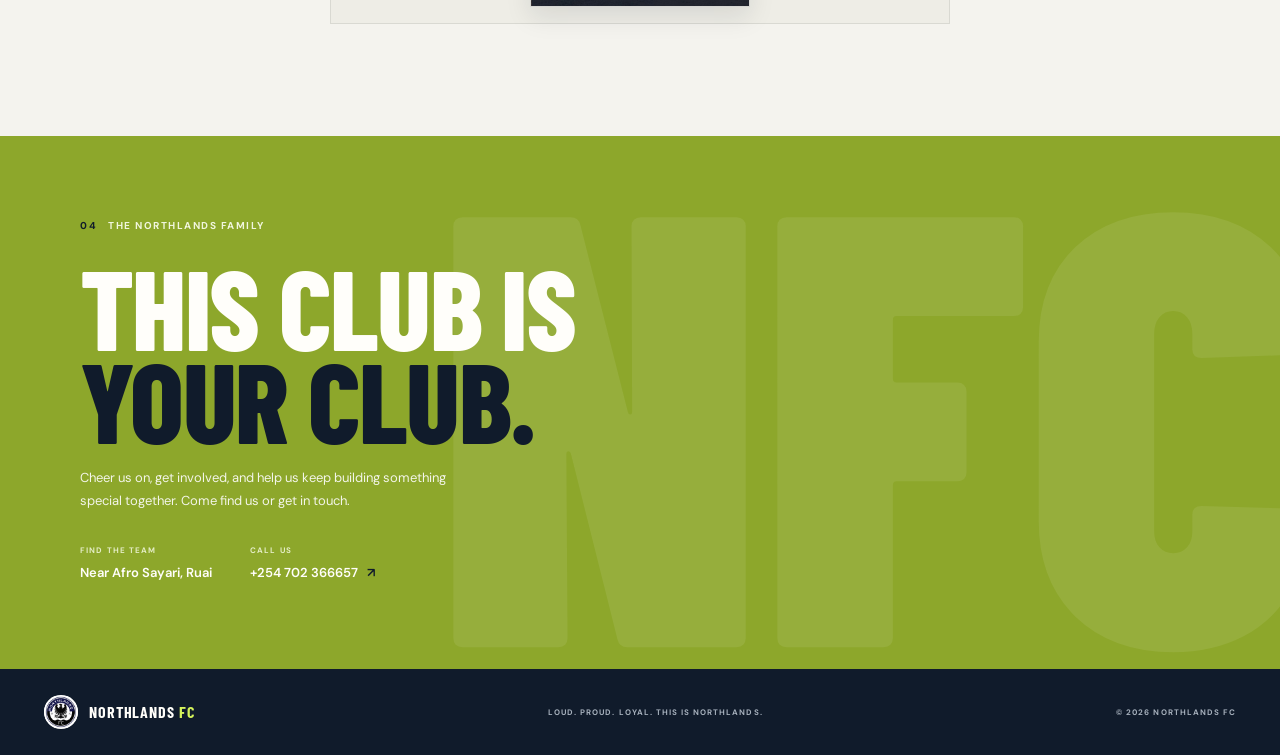
==== commit 789e2a0f: "Update disciplinary lead name to Rashid Hamza Co-authored-by: Copilot <223556219+Copilot@users.norep" ====
--- a/index.html
+++ b/index.html
@@ -102,7 +102,7 @@
           <article class="leader-card">
             <div class="leader-top"><span class="leader-number">03 / DISCIPLINARY</span><span class="leader-mark" aria-hidden="true">✳</span></div>
             <div class="leader-monogram" aria-hidden="true">H</div>
-            <div class="leader-info"><span class="leader-role">DISCIPLINARY</span><h3>HAMZA</h3></div>
+            <div class="leader-info"><span class="leader-role">DISCIPLINARY</span><h3>RASHID HAMZA</h3></div>
           </article>
           <article class="leader-card">
             <div class="leader-top"><span class="leader-number">04 / ACCOUNTANT</span><span class="leader-mark" aria-hidden="true">✳</span></div>
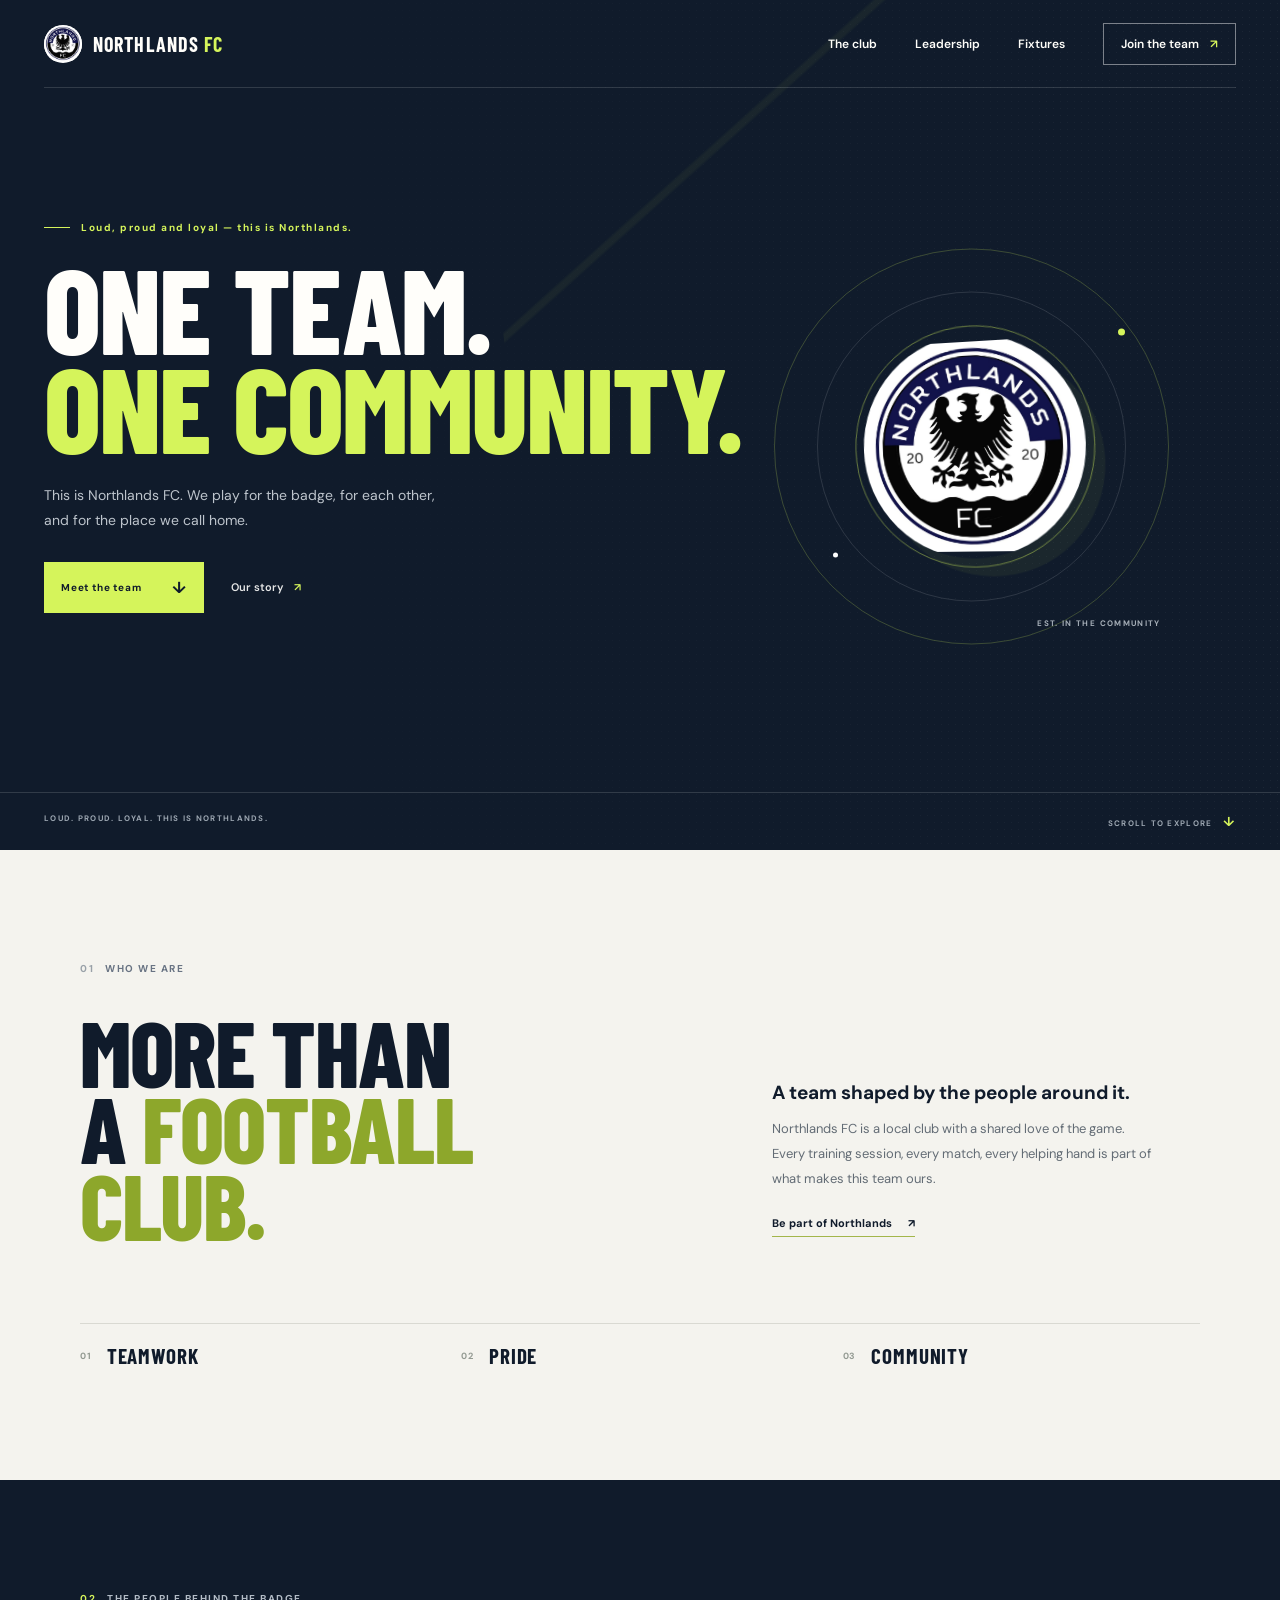
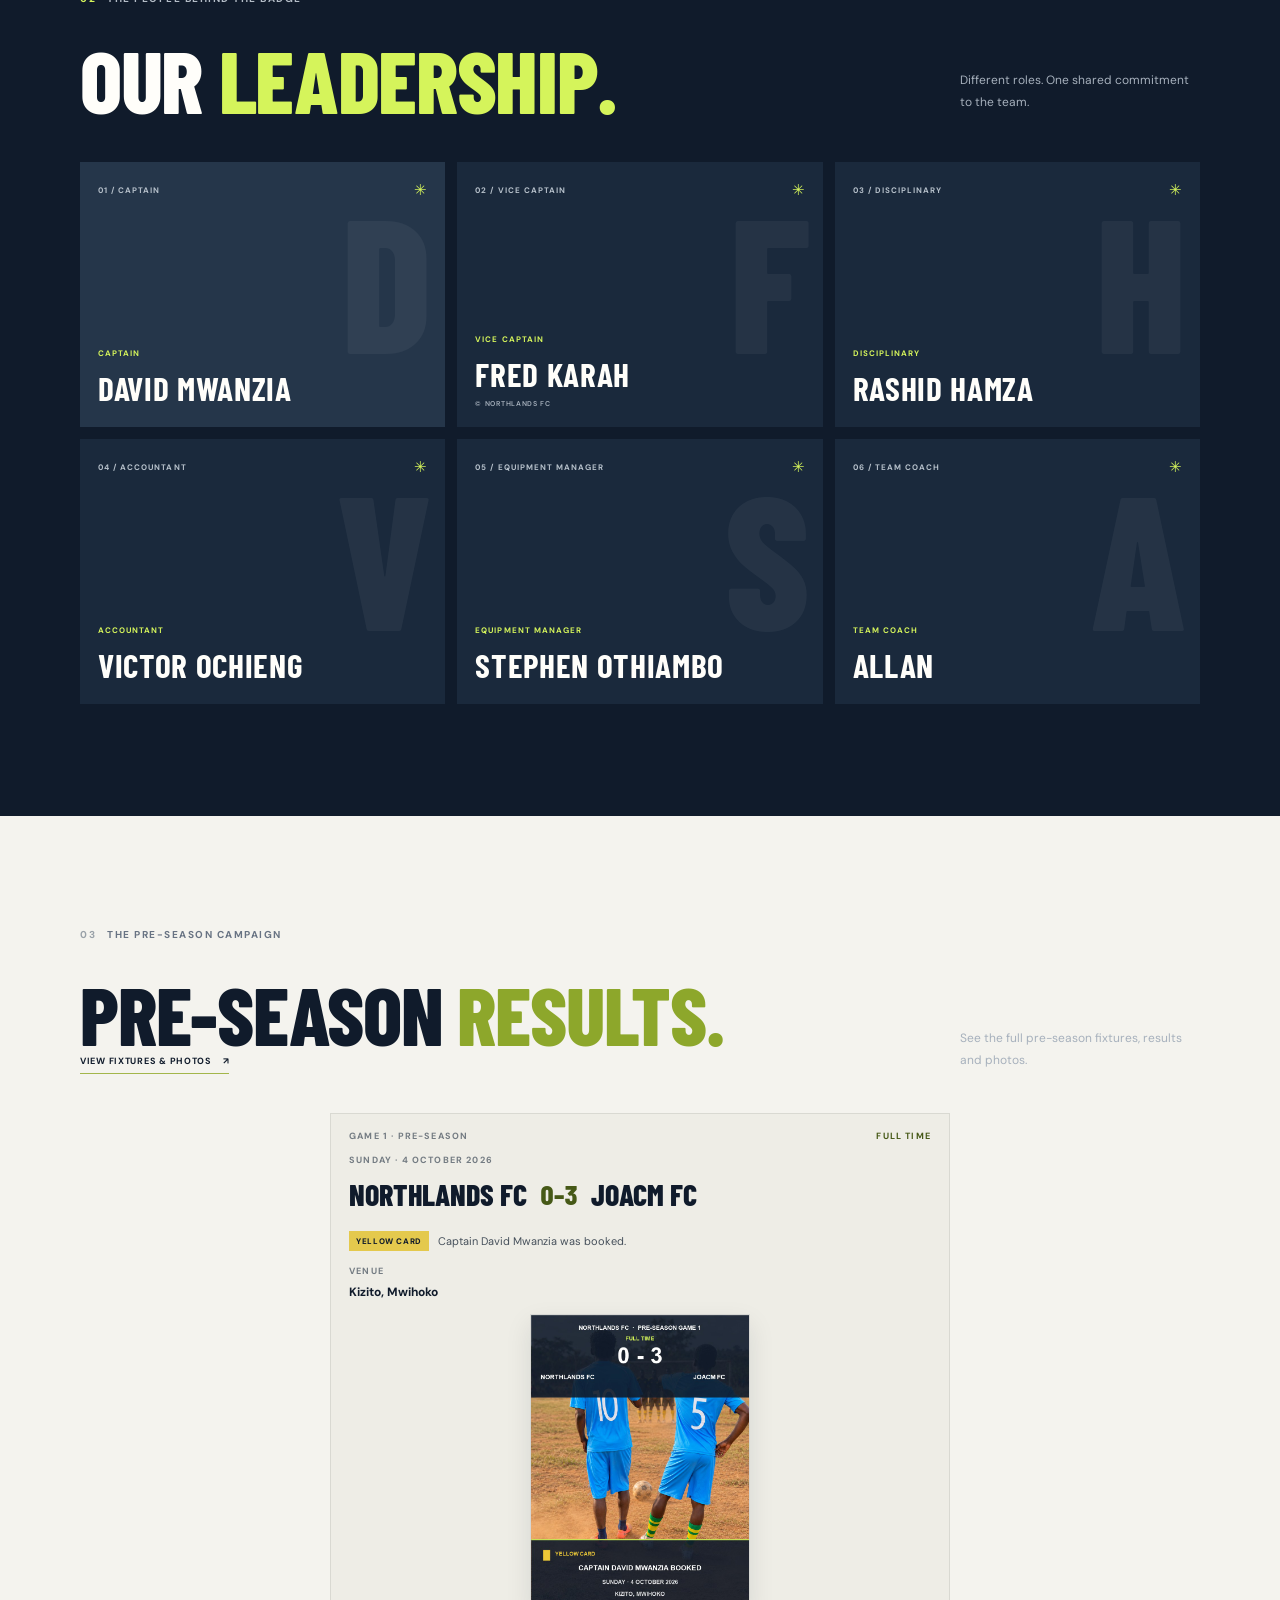
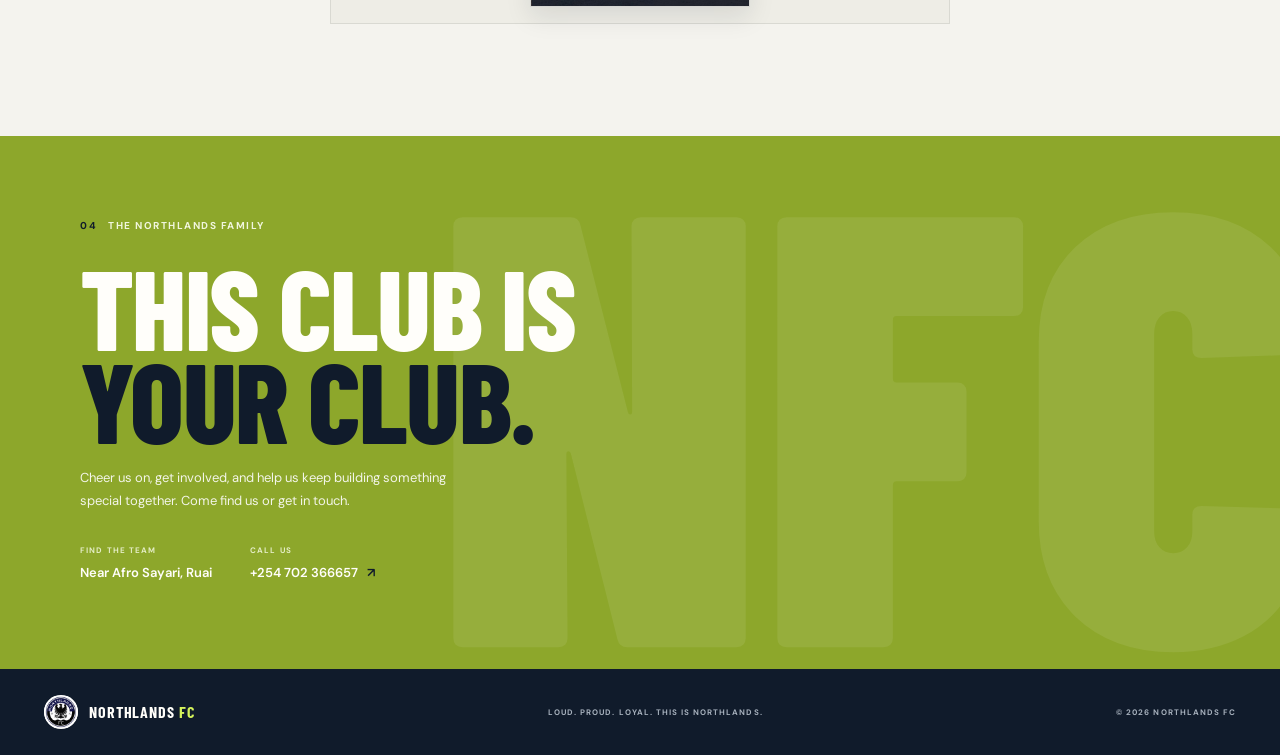
==== commit 2d2b4ea9: "Update equipment manager name to Stephen Othiambo Co-authored-by: Copilot <223556219+Copilot@users.n" ====
--- a/index.html
+++ b/index.html
@@ -112,7 +112,7 @@
           <article class="leader-card">
             <div class="leader-top"><span class="leader-number">05 / EQUIPMENT MANAGER</span><span class="leader-mark" aria-hidden="true">✳</span></div>
             <div class="leader-monogram" aria-hidden="true">S</div>
-            <div class="leader-info"><span class="leader-role">EQUIPMENT MANAGER</span><h3>STEVE</h3></div>
+            <div class="leader-info"><span class="leader-role">EQUIPMENT MANAGER</span><h3>STEPHEN OTHIAMBO</h3></div>
           </article>
           <article class="leader-card">
             <div class="leader-top"><span class="leader-number">06 / TEAM COACH</span><span class="leader-mark" aria-hidden="true">✳</span></div>
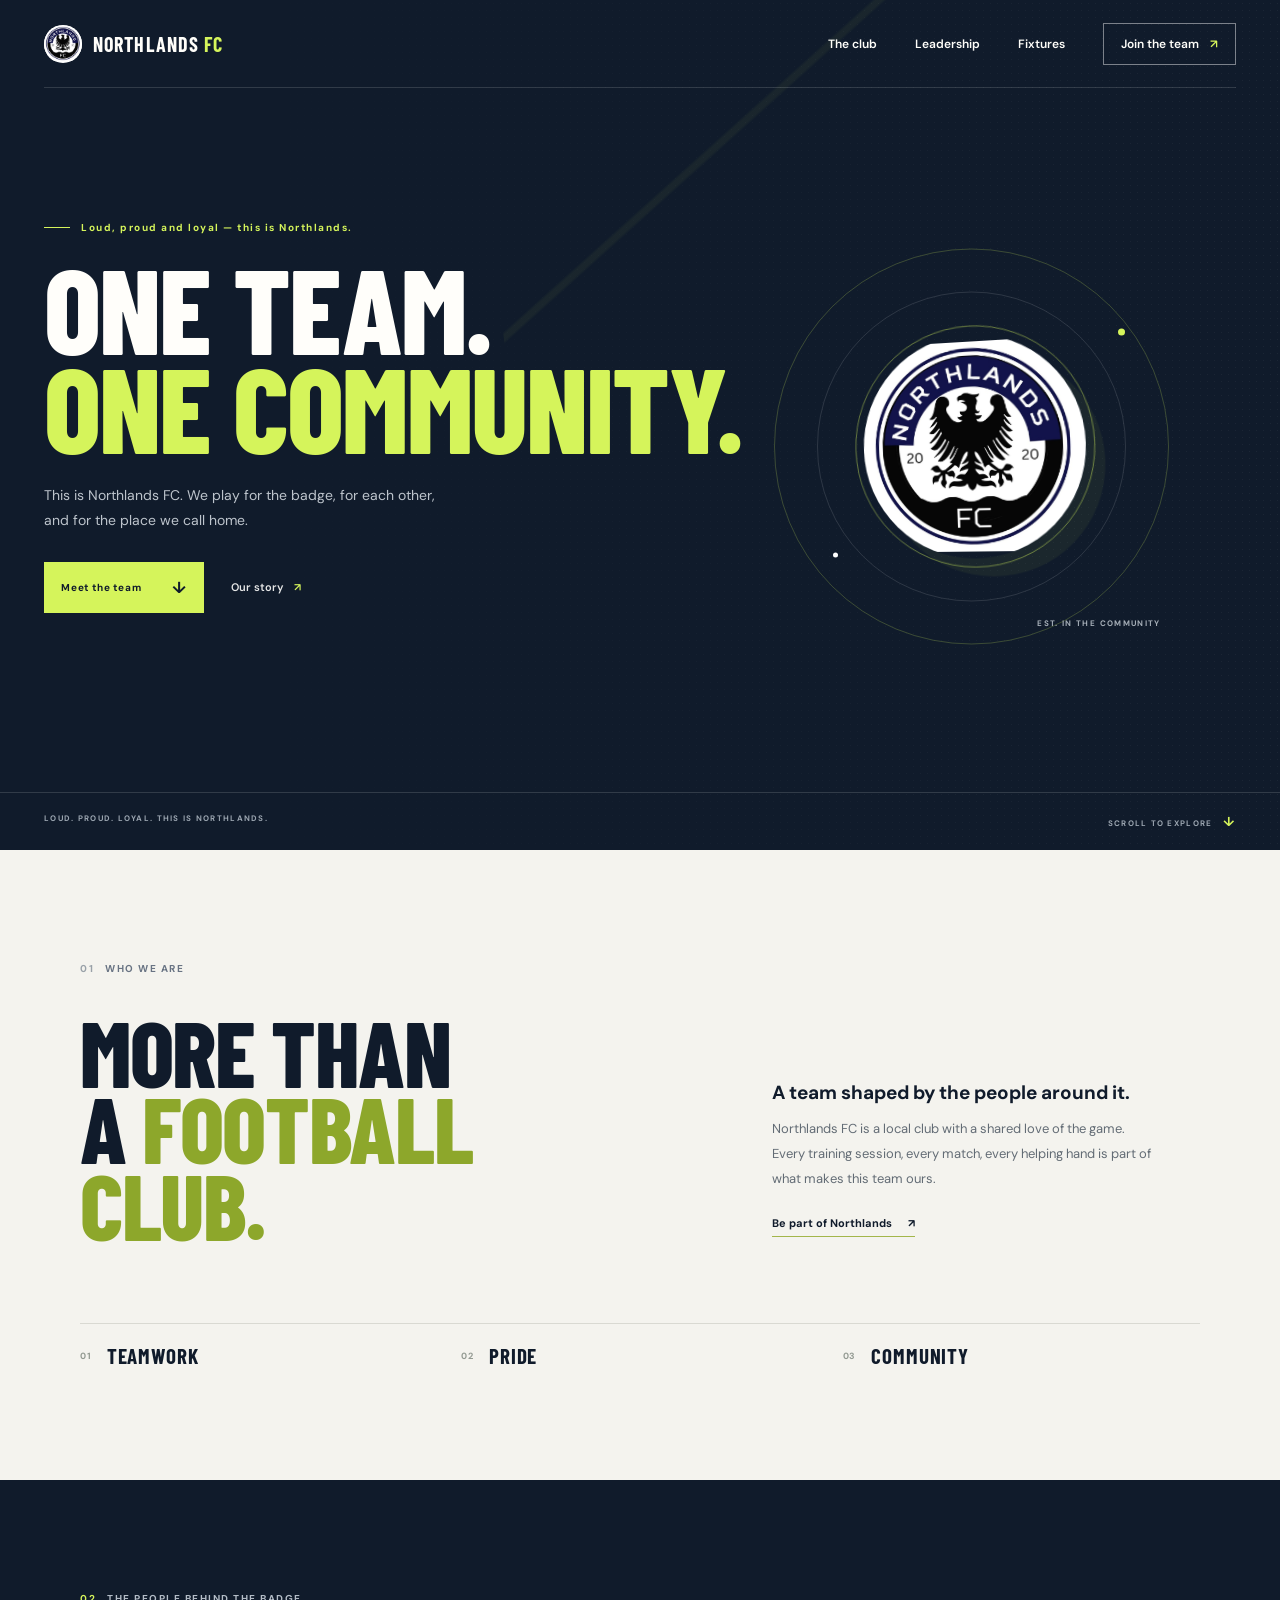
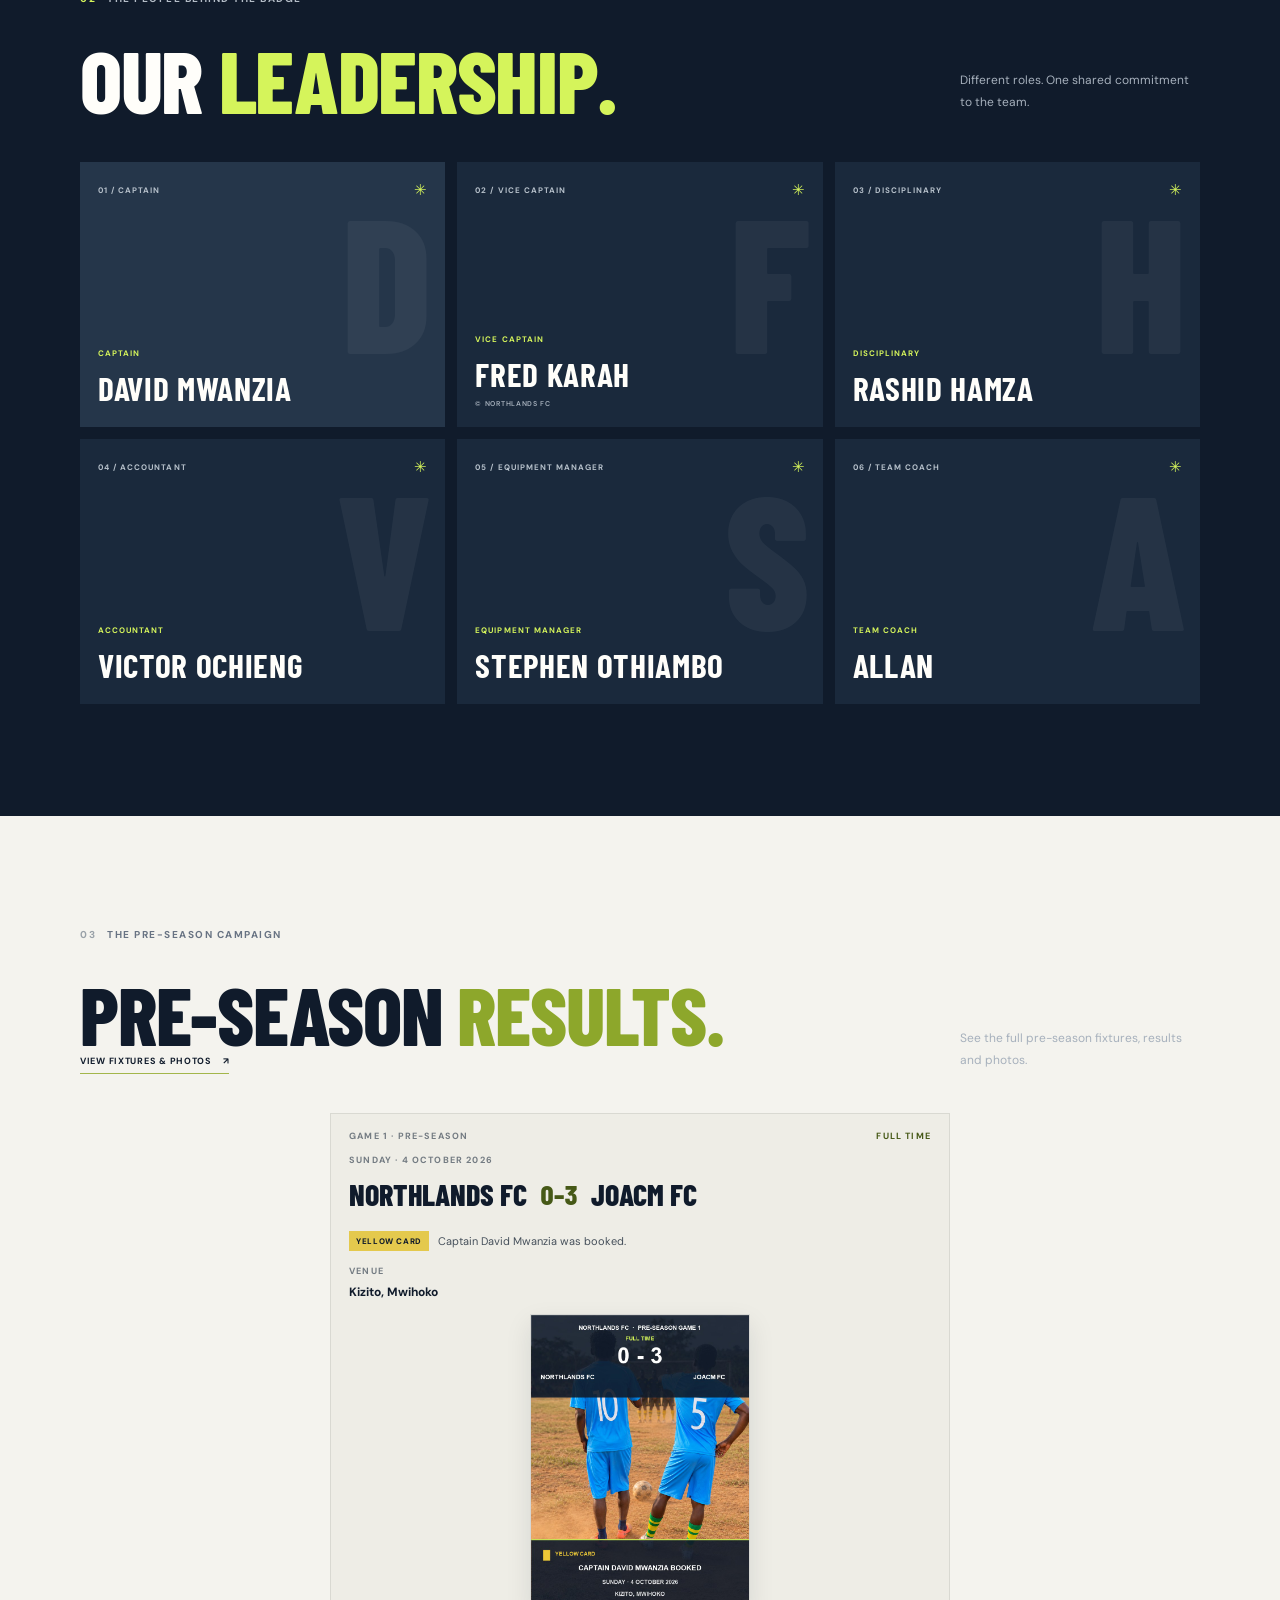
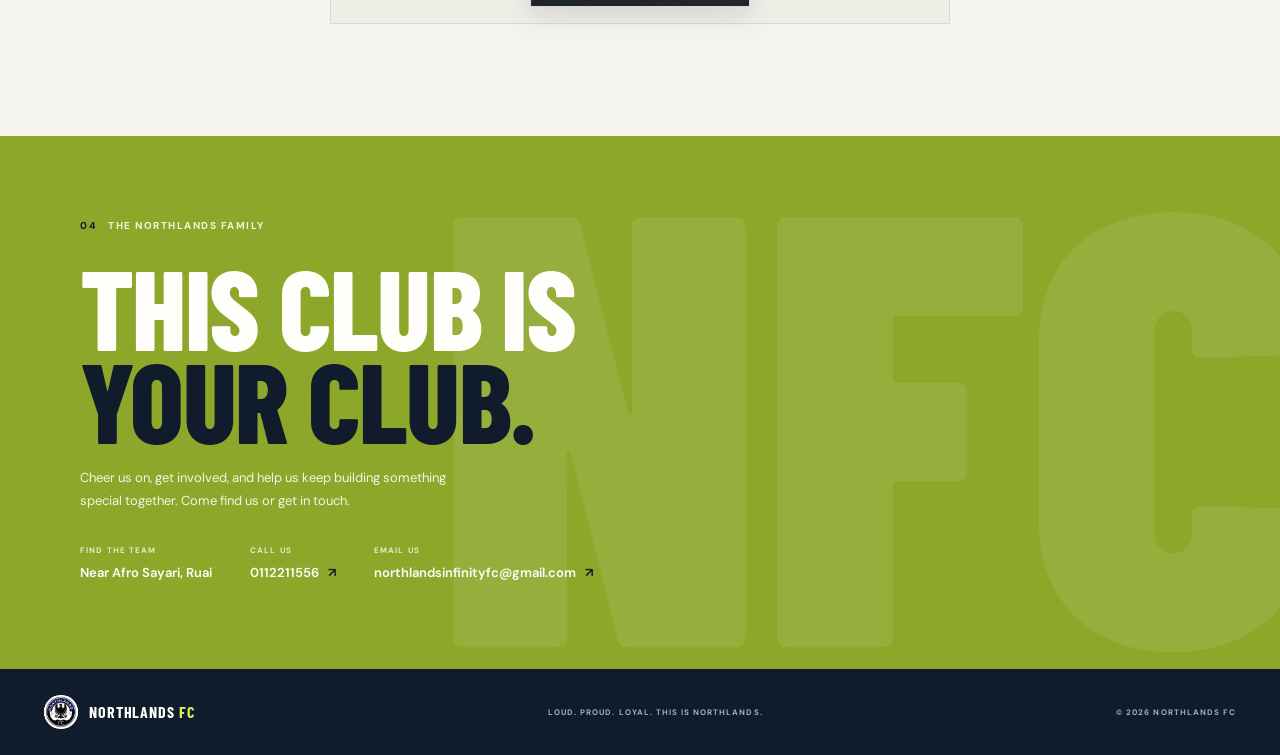
==== commit 40a87028: "Update club contact methods Co-authored-by: Copilot <223556219+Copilot@users.noreply.github.com>" ====
--- a/index.html
+++ b/index.html
@@ -168,7 +168,11 @@
             </div>
             <div class="contact-item">
               <span class="contact-label">CALL US</span>
-              <a class="contact-value" href="tel:+254702366657">+254 702 366657 <span aria-hidden="true">↗</span></a>
+              <a class="contact-value" href="tel:+254112211556">0112211556 <span aria-hidden="true">↗</span></a>
+            </div>
+            <div class="contact-item">
+              <span class="contact-label">EMAIL US</span>
+              <a class="contact-value" href="mailto:northlandsinfinityfc@gmail.com">northlandsinfinityfc@gmail.com <span aria-hidden="true">↗</span></a>
             </div>
           </div>
         </div>
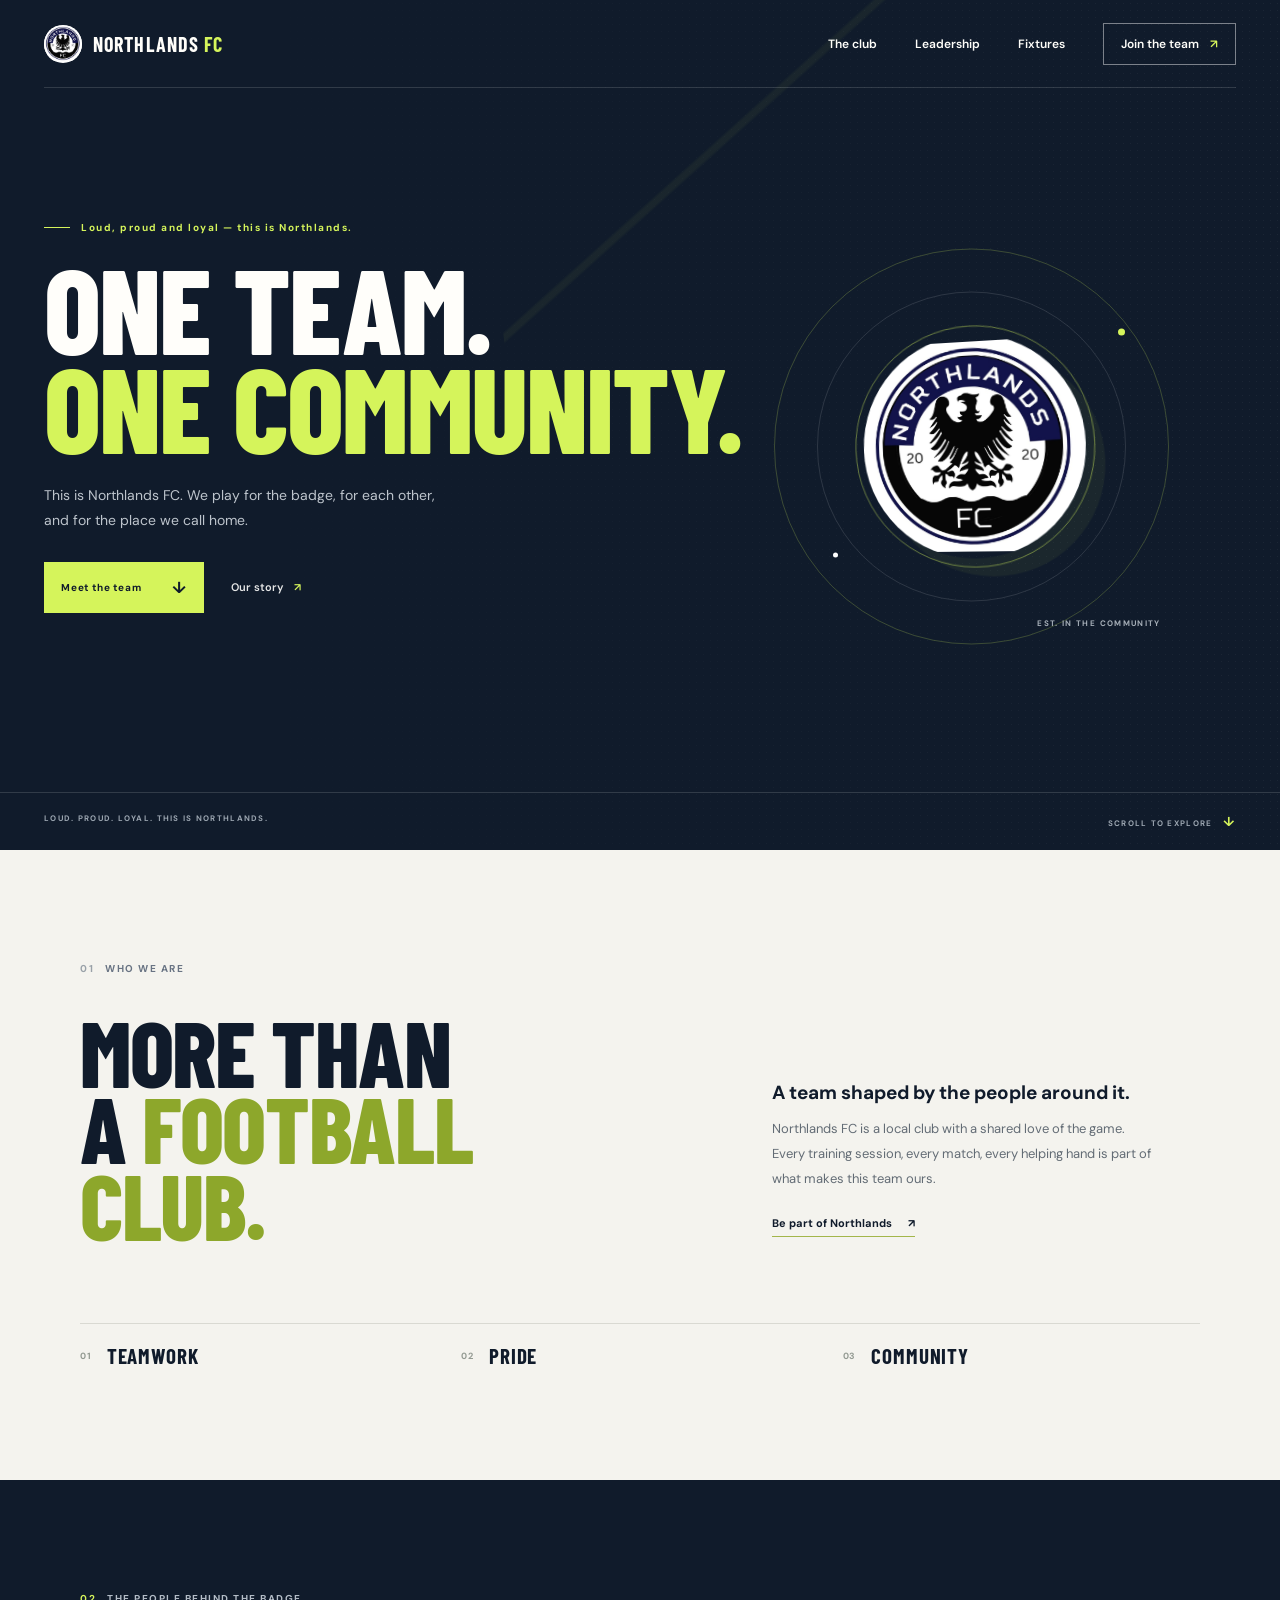
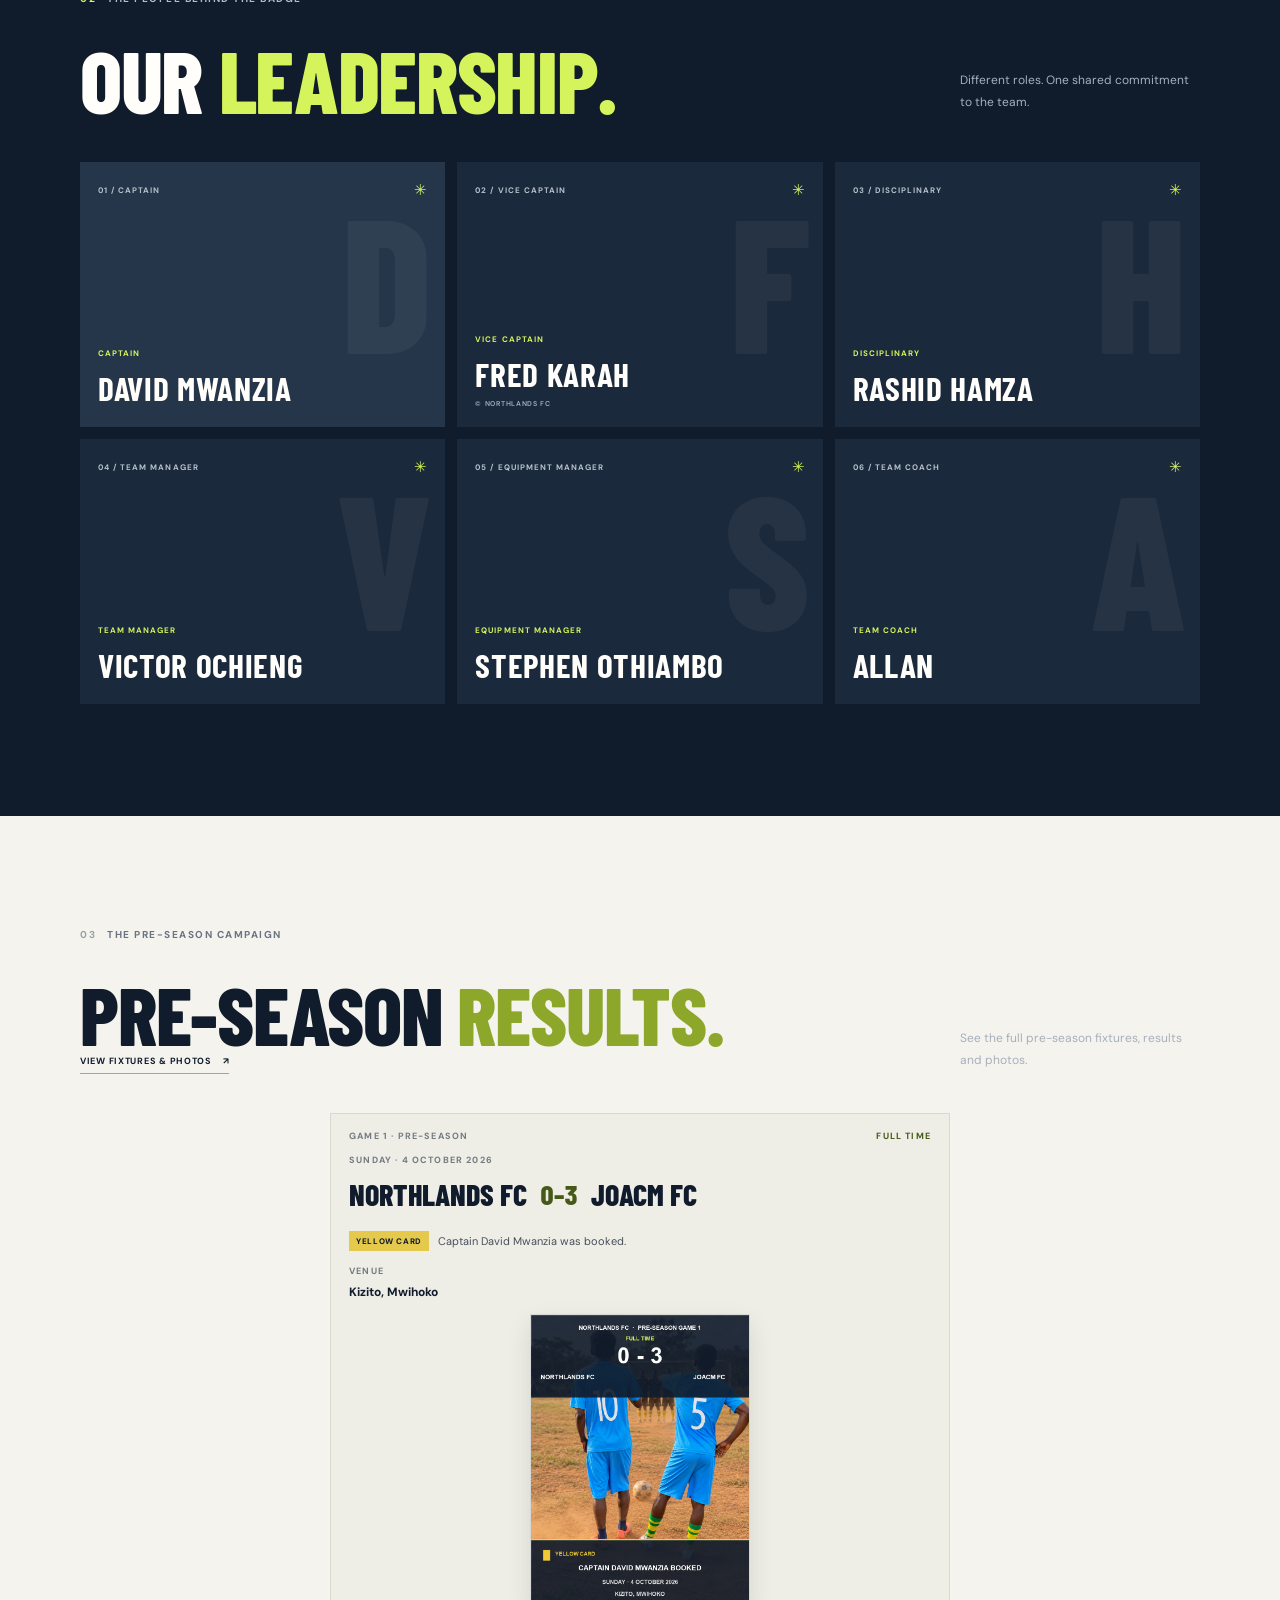
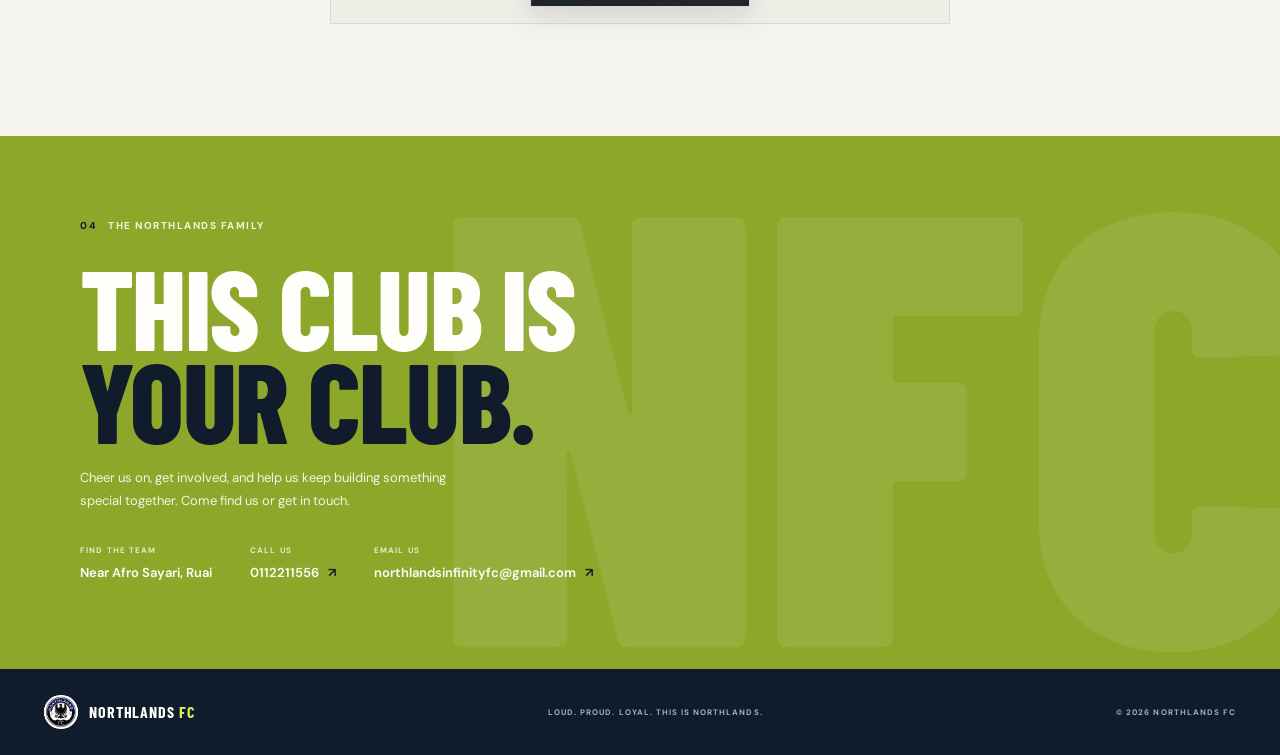
==== commit 9b10cb7a: "Change Victor Ochieng role to team manager Co-authored-by: Copilot <223556219+Copilot@users.noreply." ====
--- a/index.html
+++ b/index.html
@@ -105,9 +105,9 @@
             <div class="leader-info"><span class="leader-role">DISCIPLINARY</span><h3>RASHID HAMZA</h3></div>
           </article>
           <article class="leader-card">
-            <div class="leader-top"><span class="leader-number">04 / ACCOUNTANT</span><span class="leader-mark" aria-hidden="true">✳</span></div>
+            <div class="leader-top"><span class="leader-number">04 / TEAM MANAGER</span><span class="leader-mark" aria-hidden="true">✳</span></div>
             <div class="leader-monogram" aria-hidden="true">V</div>
-            <div class="leader-info"><span class="leader-role">ACCOUNTANT</span><h3>VICTOR OCHIENG</h3></div>
+            <div class="leader-info"><span class="leader-role">TEAM MANAGER</span><h3>VICTOR OCHIENG</h3></div>
           </article>
           <article class="leader-card">
             <div class="leader-top"><span class="leader-number">05 / EQUIPMENT MANAGER</span><span class="leader-mark" aria-hidden="true">✳</span></div>
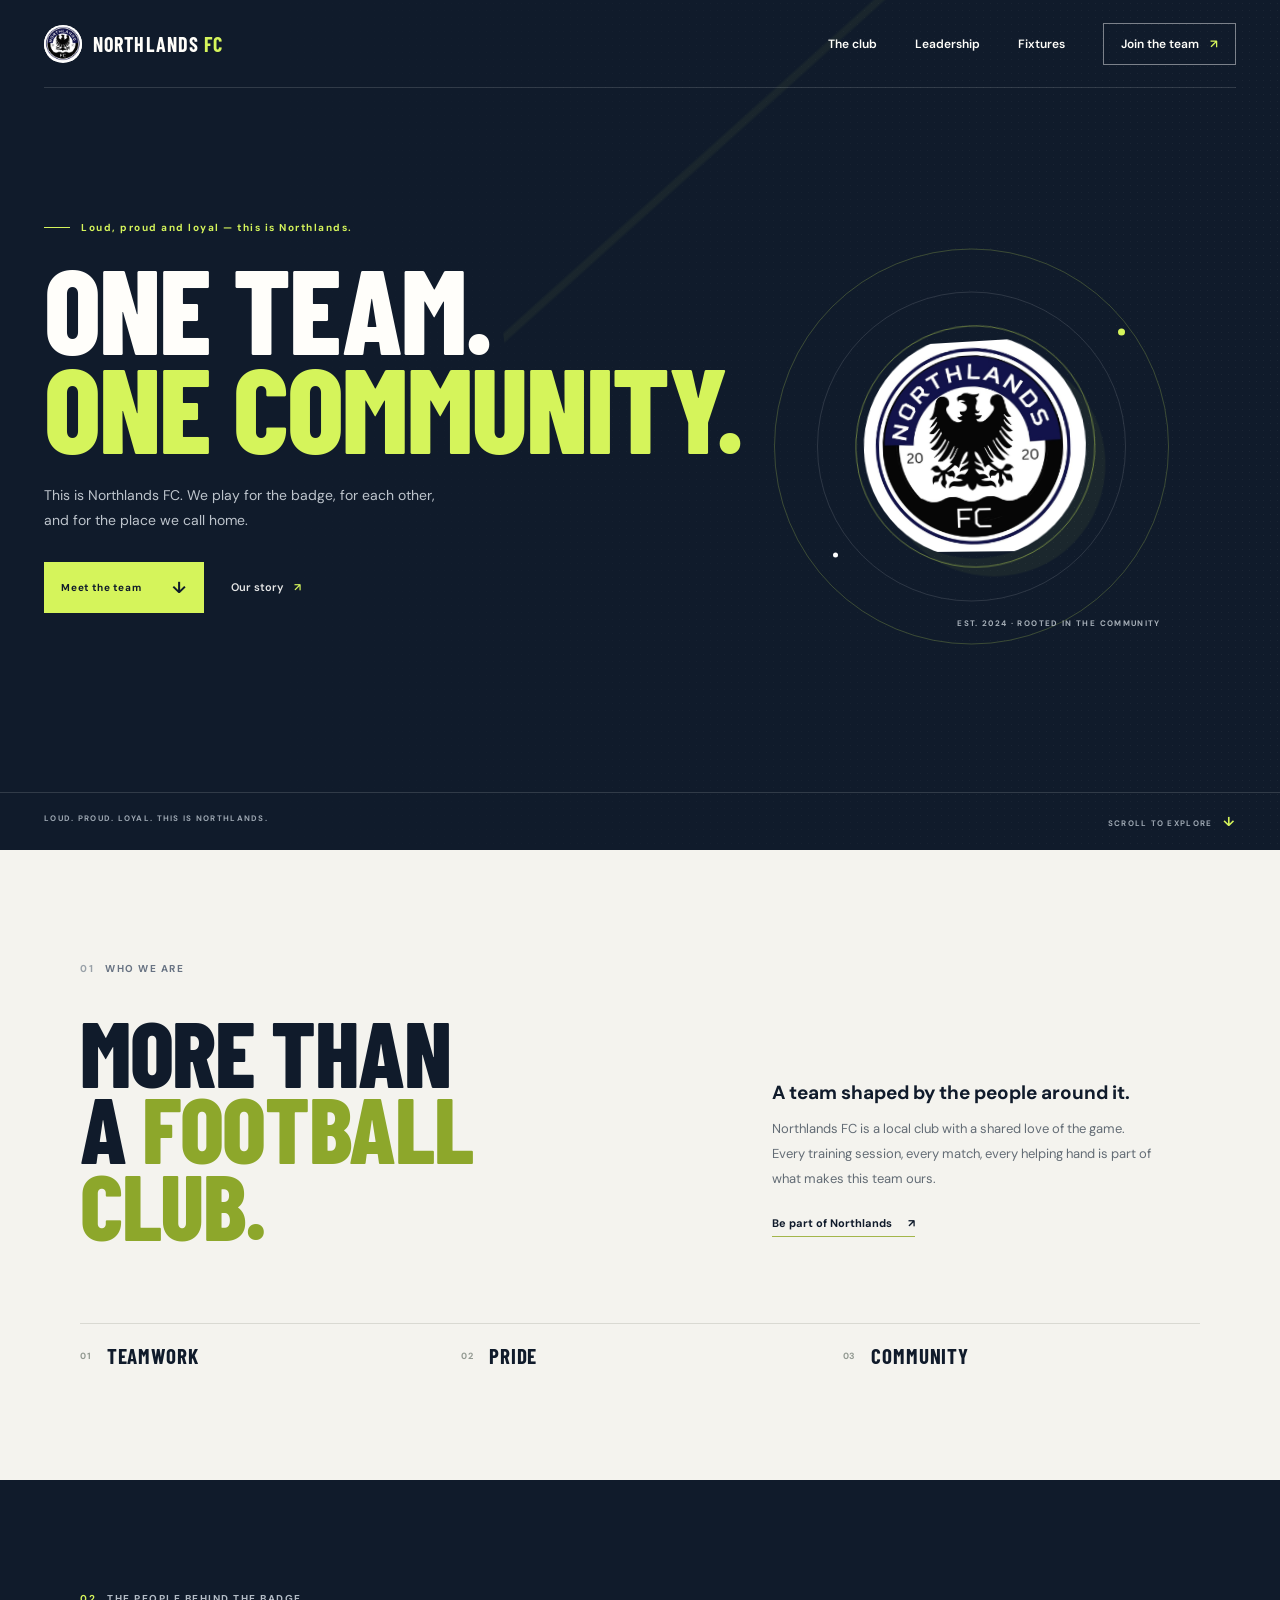
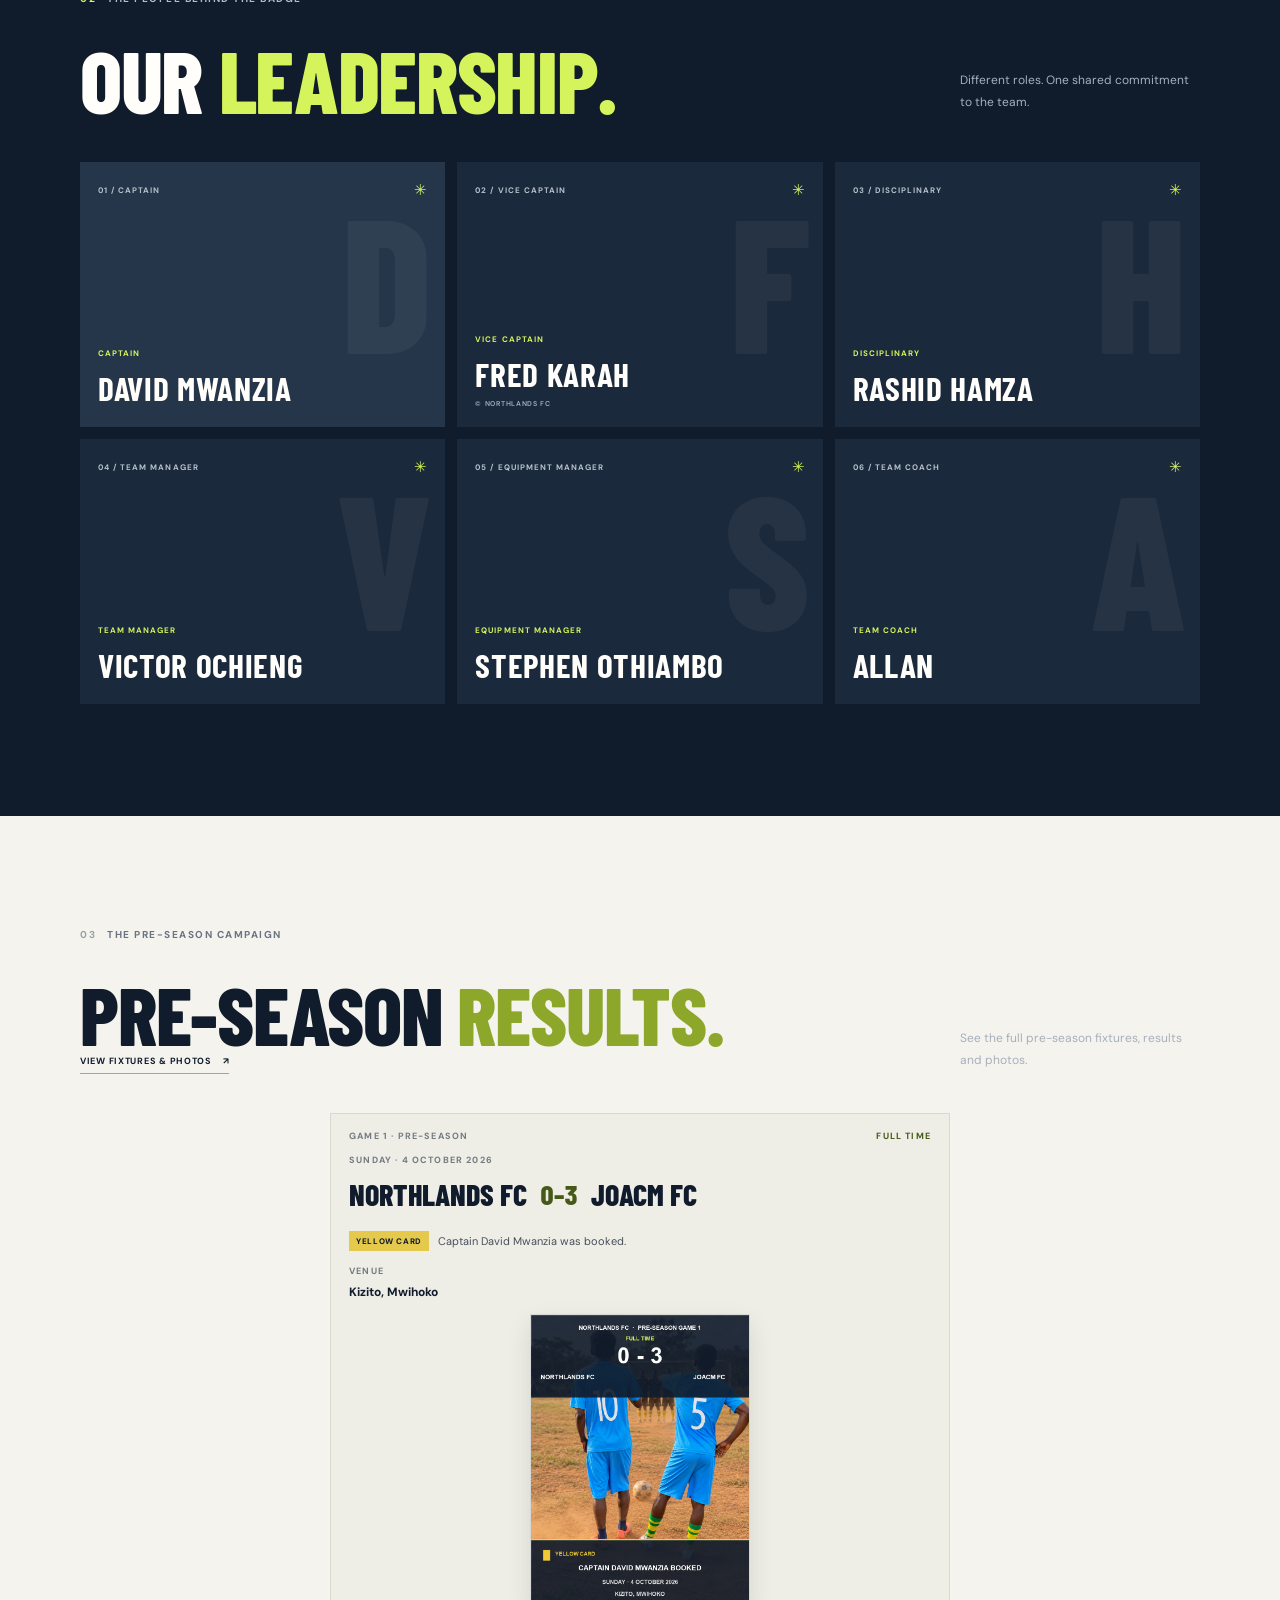
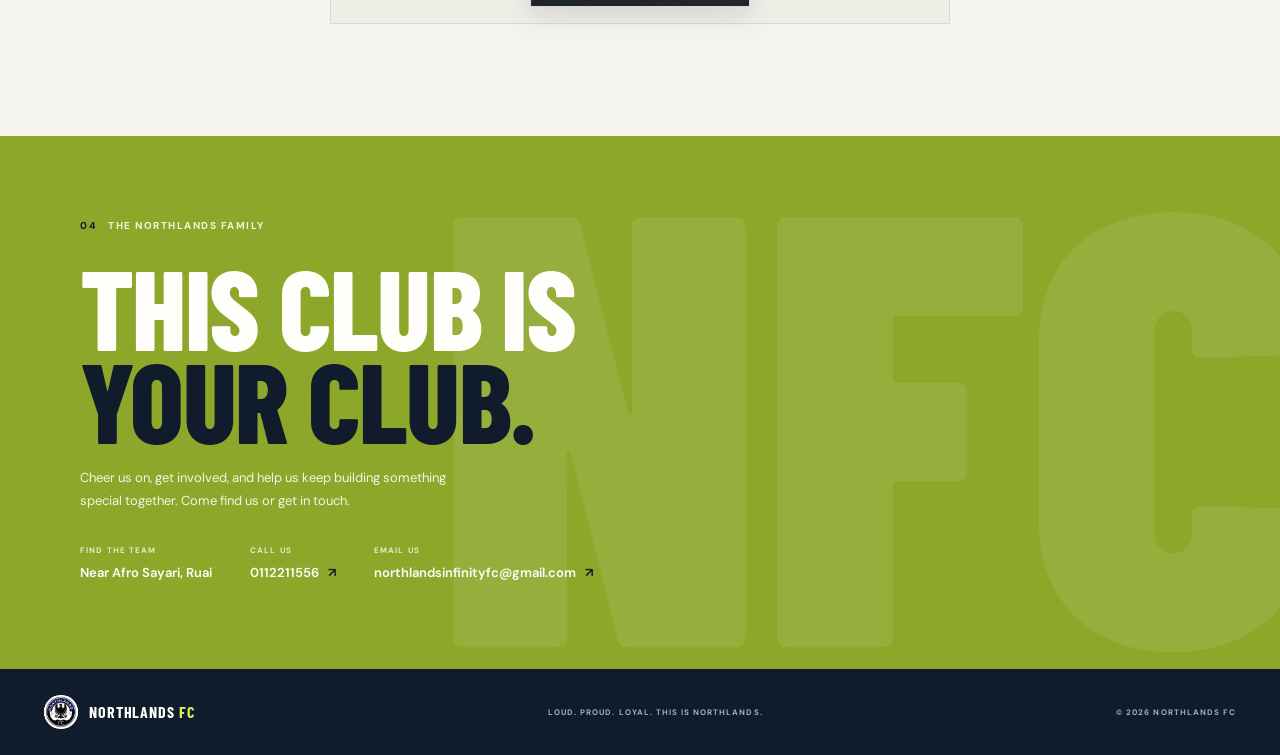
==== commit e4e1f83b: "Set Northlands FC founding year to 2024 Co-authored-by: Copilot <223556219+Copilot@users.noreply.git" ====
--- a/index.html
+++ b/index.html
@@ -51,7 +51,7 @@
           <div class="orbit orbit-one"></div>
           <div class="orbit orbit-two"></div>
           <img class="hero-logo" src="assets/northlands-logo.jpeg" alt="Northlands FC crest">
-          <span class="art-caption">EST. IN THE COMMUNITY</span>
+          <span class="art-caption">EST. 2024 · ROOTED IN THE COMMUNITY</span>
         </div>
         <div class="hero-footer">
           <span>LOUD. PROUD. LOYAL. THIS IS NORTHLANDS.</span>
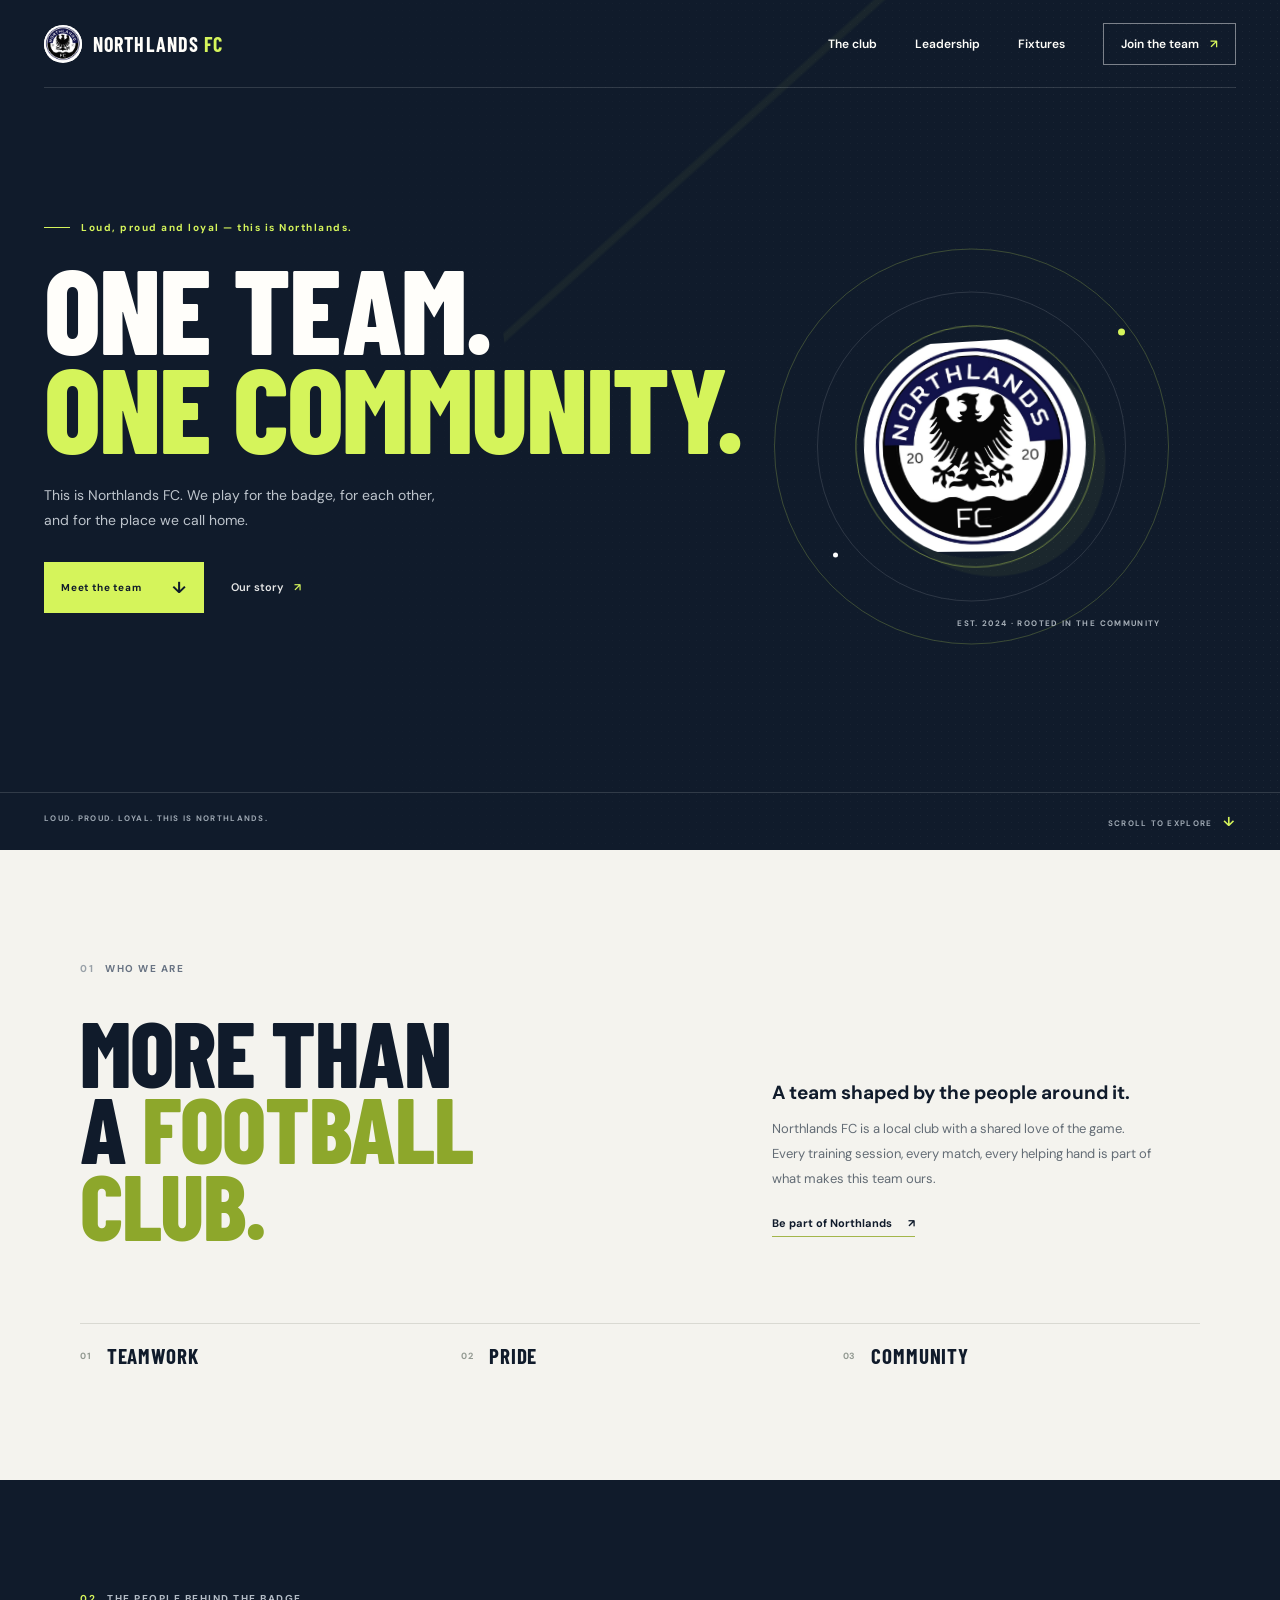
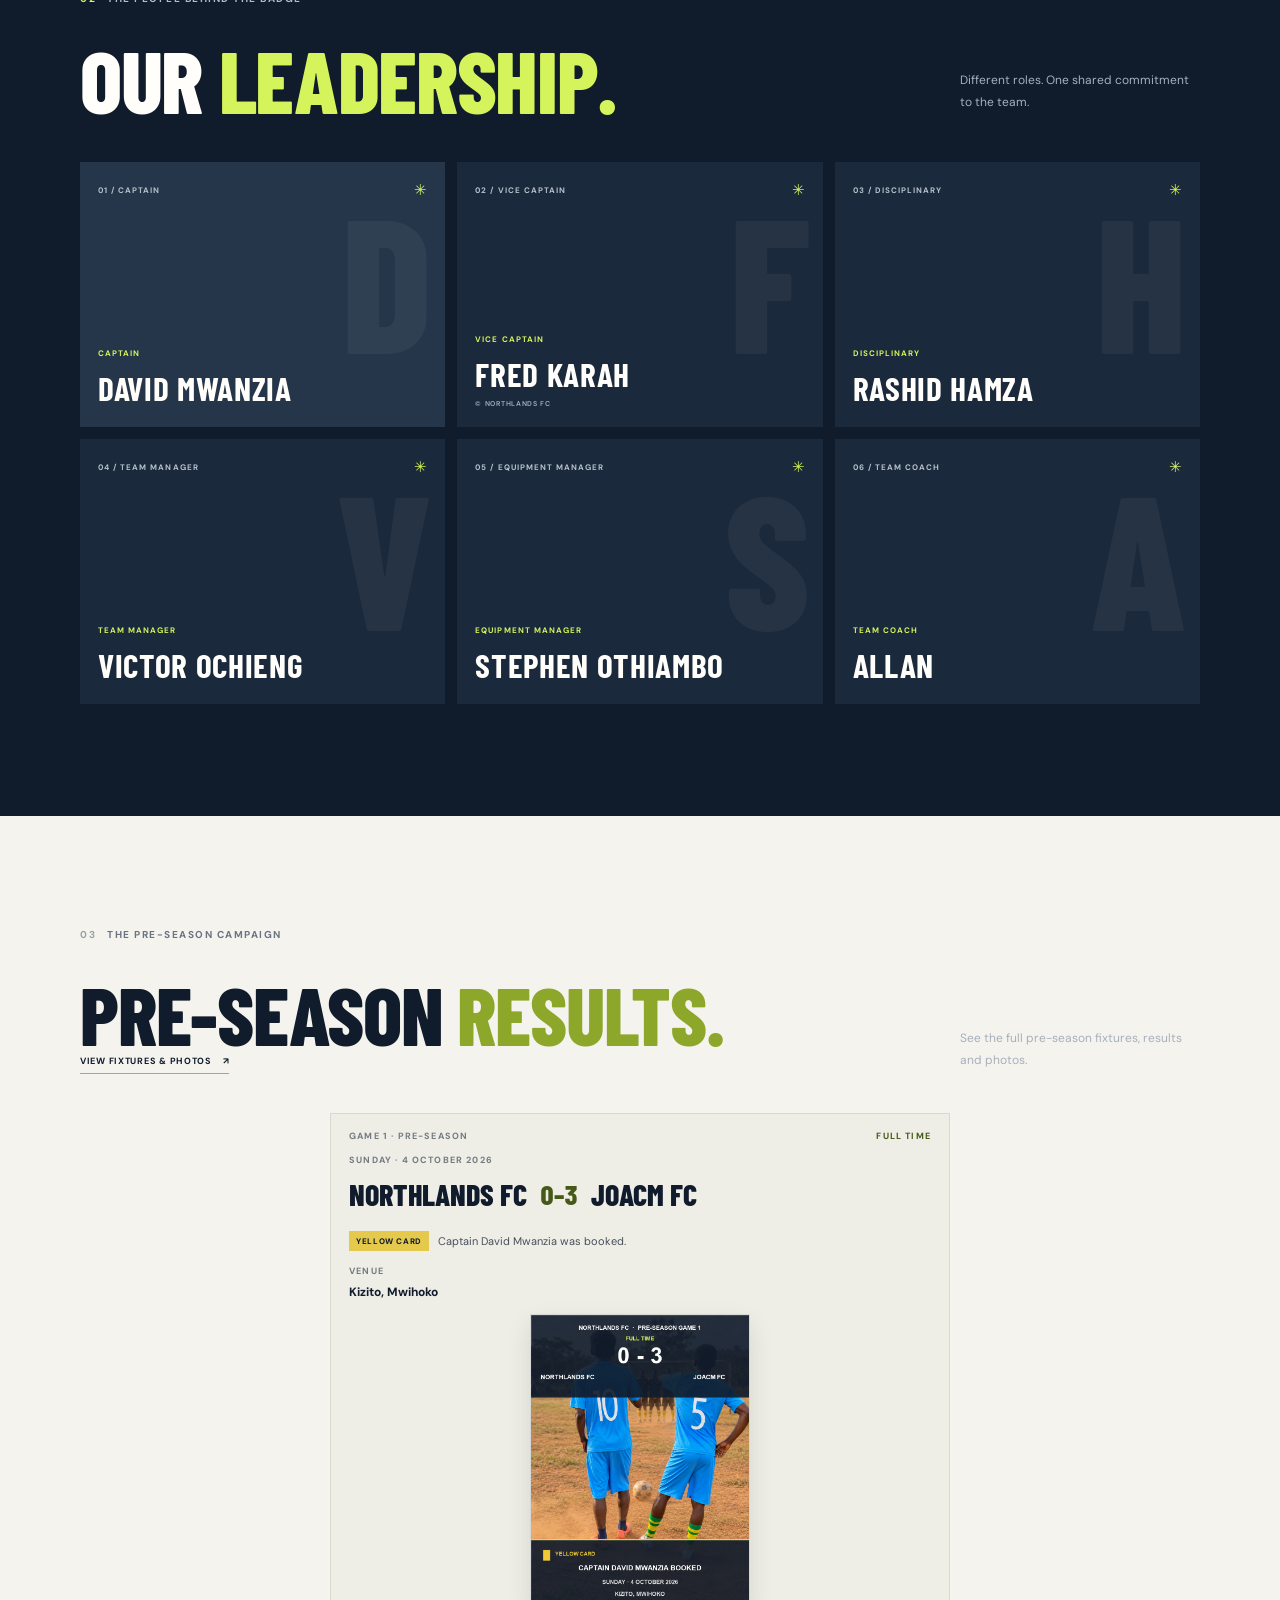
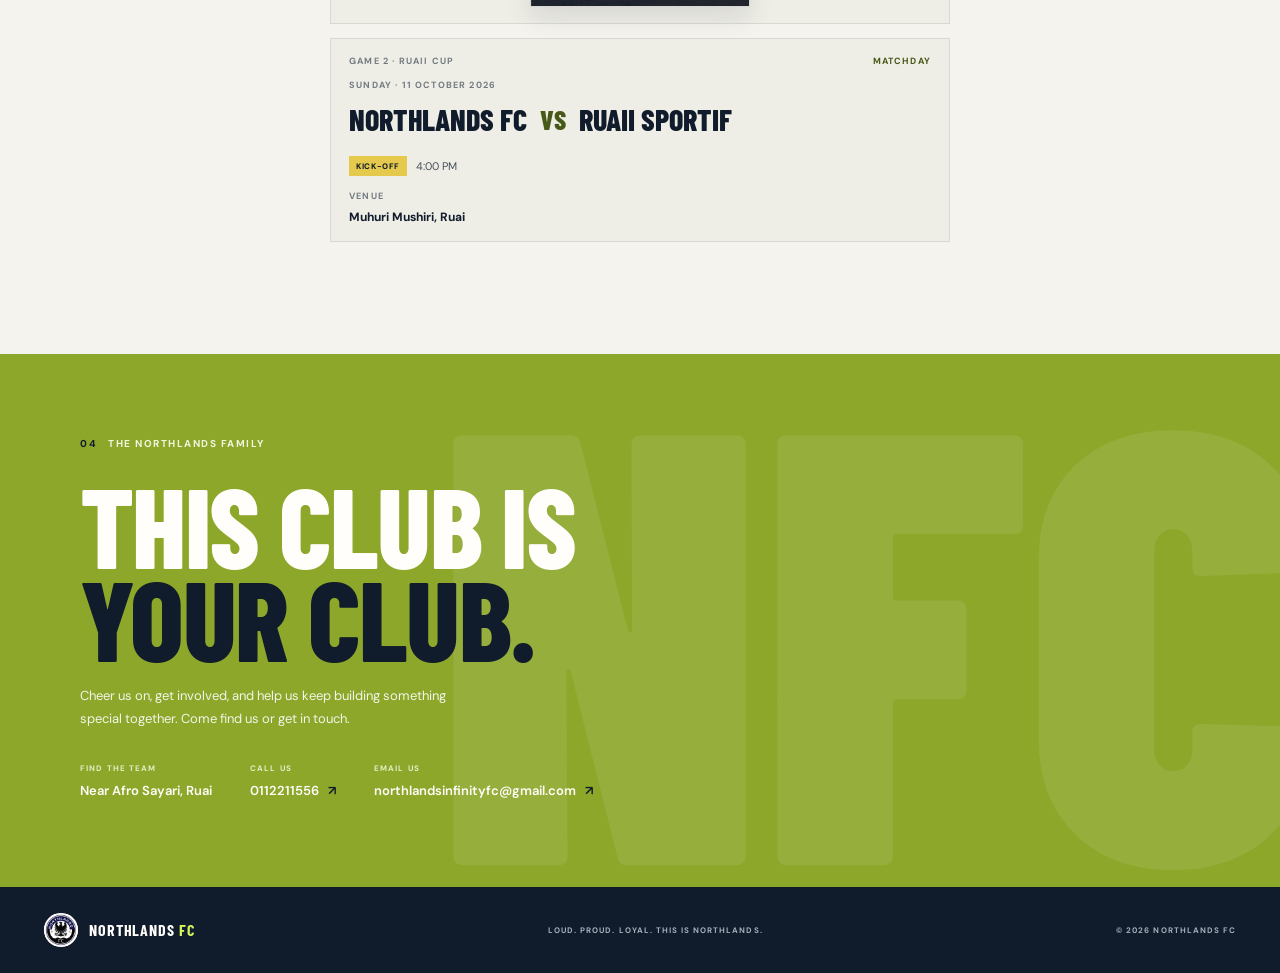
==== commit 8f00eaef: "Add Ruaii Cup pre-season fixture Co-authored-by: Copilot <223556219+Copilot@users.noreply.github.com" ====
--- a/index.html
+++ b/index.html
@@ -153,6 +153,23 @@
               <img class="result-poster" src="assets/preseason-game-1-result.jpg" alt="Northlands FC lost 0 to 3 against JOACM FC on 4 October 2026 at Kizito, Mwihoko. Captain David Mwanzia received a yellow card.">
             </a>
           </article>
+
+          <article class="result-card">
+            <div class="result-details">
+              <div class="result-card-heading">
+                <span class="result-round">GAME 2 · RUAII CUP</span>
+                <span class="result-status">MATCHDAY</span>
+              </div>
+              <time class="result-date" datetime="2026-10-11">SUNDAY · 11 OCTOBER 2026</time>
+              <div class="result-teams">
+                <span>NORTHLANDS FC</span>
+                <span class="result-score" aria-label="Northlands FC vs Ruaii Sportif">VS</span>
+                <span>RUAII SPORTIF</span>
+              </div>
+              <p class="result-event"><span class="result-event-label">KICK-OFF</span> 4:00 PM</p>
+              <div class="result-venue"><span>VENUE</span><strong>Muhuri Mushiri, Ruai</strong></div>
+            </div>
+          </article>
         </div>
       </section>
 
